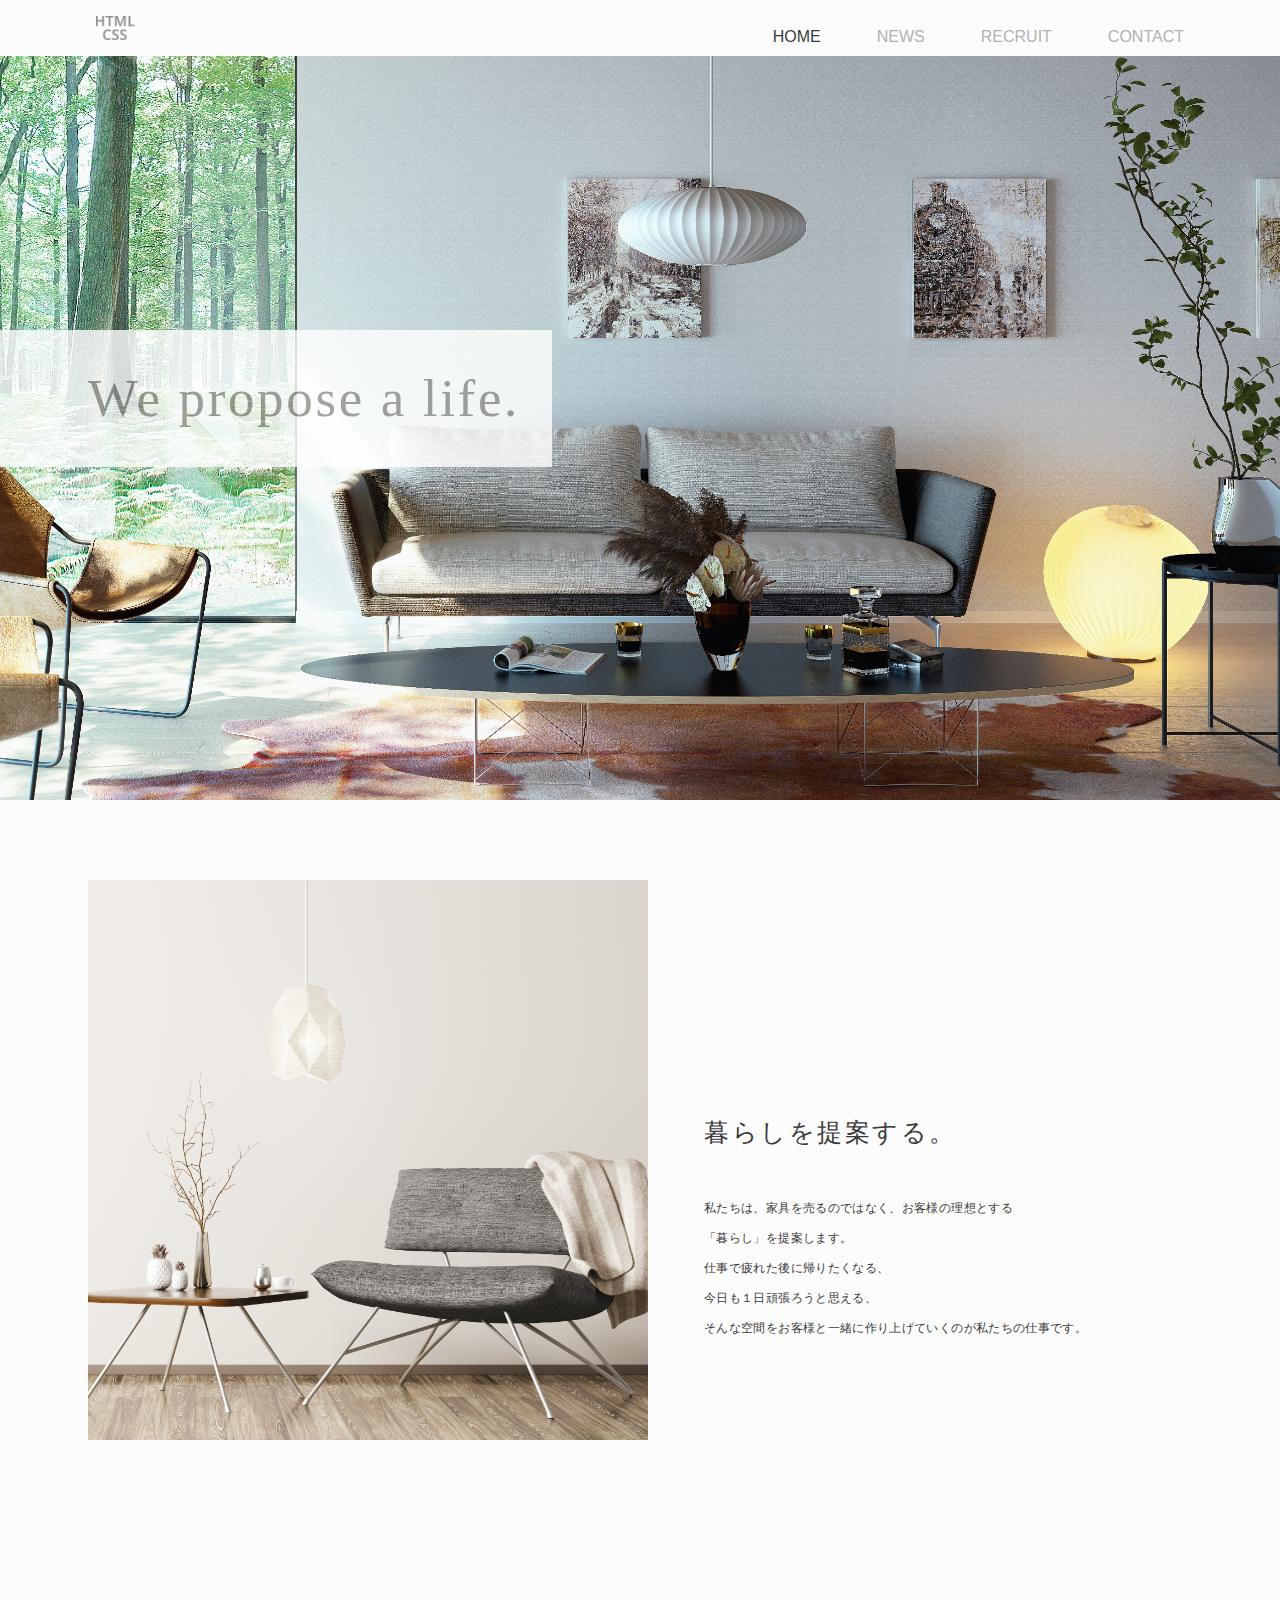
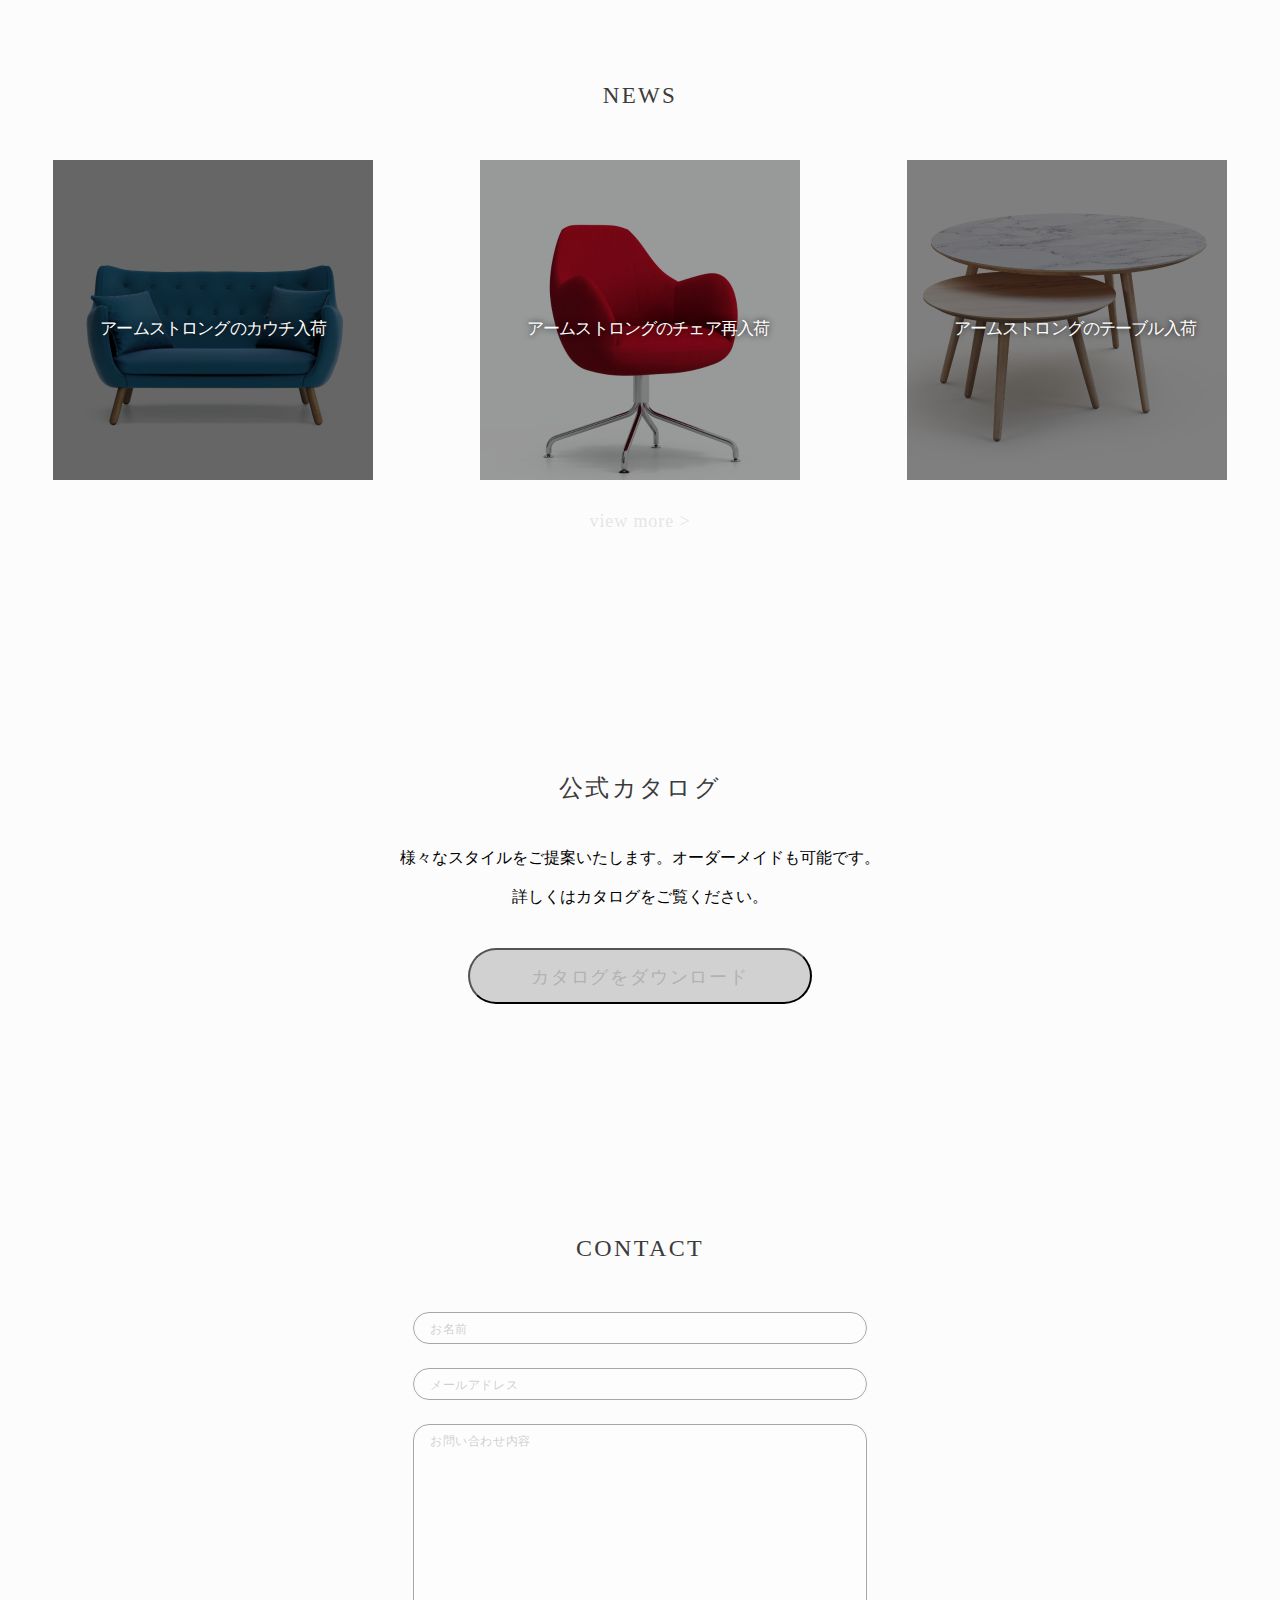
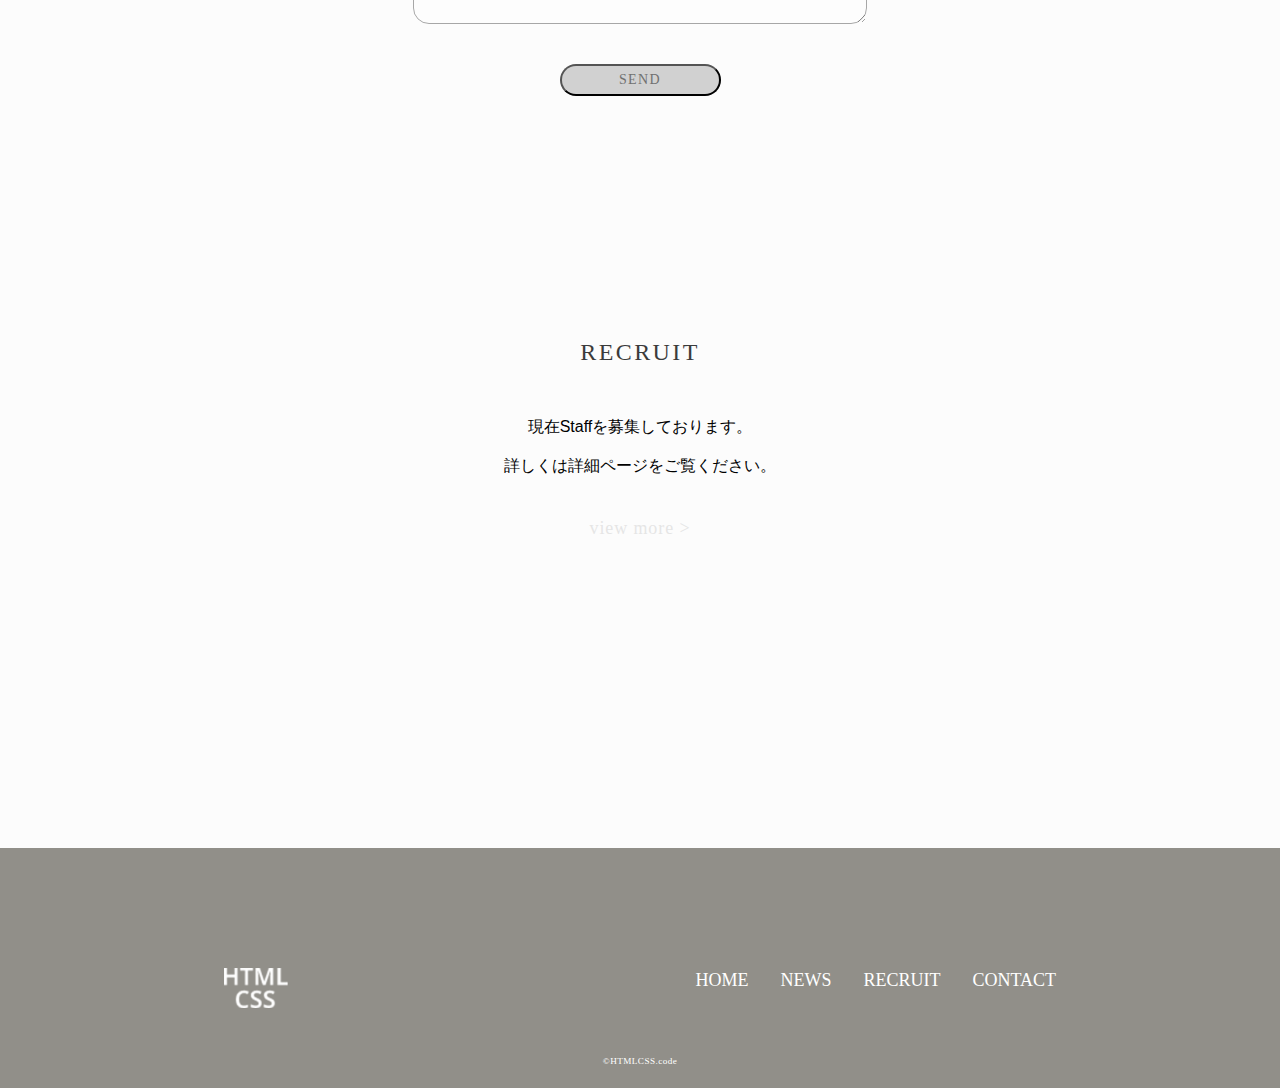
==== html-kaguya/index.html @ 248417a2 "CSS追加、一部class名変更" ====
<!DOCTYPE html>
<html lang="ja">

<head>
    <meta charset="UTF-8">
    <meta name="viewport" content="width=device-width, initial-scale=1.0">
    <title>kaguya-HOME</title>
    <link rel="stylesheet" href="style.css">
</head>

<body>
    <header class="header">
        <div class="header-logo">
            <img src="IMAGES//logo_header.png" srcset="IMAGES/logo_header.png 1x,IMAGES/logo_header@2x.png 2x"
                　alt="HTML CSS">
        </div>
        <nav class="global-nav">
            <ul>
                <li class="nav-item"><a class="homelink" href="index.html">HOME</a></li>
                <li class="nav-item"><a href="NEWS/news.html">NEWS</a></li>
                <li class="nav-item"><a href="RECRUIT/recruit.html">RECRUIT</a></li>
                <li class="nav-item"><a href="CONTACT/contact.html">CONTACT</a></li>
            </ul>
        </nav>
    </header>
    <main class="main">
        <div class="eye-catch">
            <!--背景(css)で画像-->
            <h1 class="title">We propose a life.</h1>
        </div>
        <section class="headline">
            <div class="headline-inner">
                <h2 class="headline-title">暮らしを提案する。</h2>
                <p>私たちは、家具を売るのではなく、お客様の理想とする <span class="br">「暮らし」</span>を提案します。</p>
                <p> 仕事で疲れた後に帰りたくなる、 <span class="br">今日</span>も１日頑張ろうと思える、 <span class="br">そんな</span>空間をお客様と一緒に作り上げていくのが私たちの仕事です。</p>
            </div>
            <div class="concept">
                <!--背景(css)で画像-->
            </div>
        </section>
        <section class="news">
            <h2 class="news-title">NEWS</h2>
            <div class="news-list">
                <!--背景(css)で画像-->
                <div class="news-item sofa">
                    <p class="info">アームストロングのカウチ入荷</p>
                </div>
                <div class="news-item chair">
                    <p class="info">アームストロングのチェア再入荷</p>
                </div>
                <div class="news-item table">
                    <p class="info">アームストロングのテーブル入荷</p>
                </div>
            </div>
            <a class="view-more" href="NEWS/news.html">view more</a>
        </section>
        <section class="catalog">
            <h2 class="title-catalog">公式カタログ</h2>
            <p class="catalog-description">様々なスタイルをご提案いたします。オーダーメイドも可能です。</p>
            <p>詳しくはカタログをご覧ください。</p>
            <button><a href="CATALOG.pdf" download="CATALOG.pdf">カタログをダウンロード</a></button>
        </section>
        <section class="contact">
            <h2 class="title-contact">CONTACT</h2>
            <form action="#">
                <p><input class="contact-field" type="text" name="name" placeholder="お名前"></p>
                <p><input class="contact-field" type="email" name="name" placeholder="メールアドレス"></p>
                <p><textarea class="comment-field" name="comment" placeholder="お問い合わせ内容"></textarea></p>
                <p><input class="submit-btn" type="submit" name="submit" value="SEND"></p>
            </form>
        </section>
        <section class="recruit">
            <h2 class="title-recruit">RECRUIT</h2>
            <p class="recruit-description">現在Staffを募集しております。</p>
            <p>詳しくは詳細ページをご覧ください。</p>
            <a class="view-more link-recruit" href="RECRUIT/recruit.html">view more</a>
        </section>
    </main>
    <footer class="footer">
        <div class="footer-inner">
            <div class="footer-logo">
                <img src="IMAGES/logo_footer.png" srcset="IMAGES/logo_footer.png 1x, IMAGES/logo_footer@2x.png 2x"
                    alt="HTML CSS">
            </div>
            <ul>
                <li class="footer-item"><a href="index.html">HOME</a></li>
                <li class="footer-item"><a href="NEWS/news.html">NEWS</a></li>
                <li class="footer-item"><a href="RECRUIT/recruit.html">RECRUIT</a></li>
                <li class="footer-item"><a href="CONTACT/contact.html">CONTACT</a></li>
            </ul>
        </div>
        <p class="copyright"><small>&copy;HTMLCSS.code</small></p>
    </footer>
</body>

</html>
---- html-kaguya/style.css ----
@charset "utf-8";
html,body,main,section,div,p,h1,h2,ul,li,input {
    margin: 0;
    padding: 0;
}
body {
    background: #fcfcfc 0% 0% no-repeat padding-box;
    font-family: "Noto Sans","Hiragino Kaku Gothic ProN",  Meiryo,  sans-serif;
    display: flex;
    flex-flow: column;
    min-height: 100vh;
}
main {
    flex: 1;
}
*,*::before,*::after {
    box-sizing: border-box;
}
a {
    text-decoration: none;
    color: #b2b2b2;
}
li {
    list-style: none;
}
.header {
    height: 56px;
    width: 1280px;
    margin:0 auto;
    display: flex;
    justify-content: space-between;
}
.header-logo {
    width:38.49px;
    height:24px;
    margin: 16px 0 16px 96px;
}

.global-nav {
    font-size: 0;
    display: flex;
    align-items: flex-end;
}
.global-nav .nav-item {
    display: inline-block;
    font-size: 16px;
    font-weight: 300;
    line-height: 22px;
    margin: 0 56px 8px 0;
}
.global-nav .nav-item:last-child {
    margin-right: 0;
}
.global-nav .nav-item:last-child {
    margin-right: 96px;
}
.global-nav .nav-item .homelink{
    color: #3b3b3b;
}
/*-----------ここまでヘッダー----------------------*/

.main {
    margin: 0 auto;
    width: 1280px;
    height: 240px;
    
}
.eye-catch {
    height: 744px;
    background:url('IMAGES/home_top.png') no-repeat;
    margin-bottom: 80px;
}
.title {
    position: relative;
    top:274px;
    font: 400 53px/73px "Noto Sans";
    letter-spacing: 2.65px;
    color: #918f89;
    background: #fff;
    opacity: 0.8;
    width: fit-content;
    height: 137px;
    padding: 32px 32px 32px 88px;
}

.headline {
    height: 560px;
    display: flex;
    flex-flow: row-reverse;
    margin-bottom: 240px;
}

.br::before {
    content: "\A" ;
	white-space: pre ;
}
.concept {
    width: 560px;
    background: url('IMAGES//concept.png') no-repeat;
}
.headline-inner {
    width: 632px;
}
.headline-title {
    font: 400 25px/53px "Noto Sans";
    letter-spacing: 2.5px;
    color: #3b3b3b;
    margin-bottom: 48px;
    padding: 240px 0 0 56px;
    line-height: 25px;
}
.headline-inner p {
    padding-left: 56px;
    font: 400 12px/30px "Noto Sans";
    letter-spacing: 0.36px;
    color: #3b3b3b;
}
.news {
    height: 456px;
    text-align: center;
    margin-bottom: 240px;
}
.news-title {
    font: 400 23px/53px "Noto Sans";
    letter-spacing: 2.3px;
    color: #3b3b3b;
    line-height: 32px;
    padding-bottom: 48px;
}
.news-list {
    display: flex;
    justify-content: space-around;
    padding-bottom: 32px;   
}
.news-item {
    width: 320px;
    height: 320px;
}
.sofa {
    background:  url(IMAGES/news01.png);
    position: relative;
}
.sofa::before {
    content:"";
    background:rgba(0,0,0,0.6);
    position: absolute;
    left: 0;
    width:100%;
    height: 100%;
    z-index: 1;
}
.chair {
    background: url(IMAGES/news02.png);
    position: relative;
}
.chair::before {
    content:"";
    background:rgba(0,0,0,0.4);
    position: absolute;
    left: 0;
    width:100%;
    height: 100%;
    z-index: 1;
}
.table {
    background: url(IMAGES/news03.png);
    position: relative;
}
.table::before {
    content:"";
    background:rgba(0,0,0,0.5);
    position: absolute;
    left: 0;
    width:100%;
    height: 100%;
    z-index: 1;
}
.info {
    color: #fff;
    position: absolute;
    top:144.19px;
    left:47px;
    z-index: 2;
    text-align: left;
    font: 400 17px/50px "Noto Sans";
    letter-spacing: -0.85px;
    text-shadow: 0px 0px 6px #000000e0;
    opacity: 1;
}
.view-more {
    display: block;
    font: 400 18px/45px "Noto Sans";
    letter-spacing: 0.9px;
    opacity: 0.3;
    line-height: 1;
}
.view-more::after {
    content:" >";    
}
.catalog {
    height: 216px;
    text-align: center;
    margin-bottom: 240px;
}
.title-catalog {
    font: 400 24px/53px "Noto Sans";
    letter-spacing: 2.4px;
    line-height: 24px;
    color: #3b3b3b;
    margin-bottom: 48px;
}
.title-catalog p {
    font: 400 15px/30px "Noto Sans";
    letter-spacing: 0.45px;
    color: #3b3b3b;  
}
.catalog-description {
    padding-bottom: 18px;
}
button {
    margin-top: 40px;
    width: 344px;
    height: 56px;
    border-radius: 40px;
    background: #d1d1d1;
    font: 400 18px/53px "Noto Sans";
    letter-spacing: 1.8px;
    color: #707070;
}
.contact {
    height: 464px;
    text-align: center;
    font-size: 0;
    margin-bottom: 240px;
    
}
.title-contact {
    font: 400 24px/53px "Noto Sans";
    letter-spacing: 2.4px;
    color: #3B3B3B;
    line-height: 33px;
    margin-bottom: 47px;

}
.contact-field {
    width: 454px;
    height: 32px;
    margin-bottom: 24px;
    padding: 10px 0 10px 16px;
    border: 1px solid #707070;
    border-radius: 16px;
    opacity: 0.6;
}
textarea {
    width: 454px;
    height: 200px;
    border: 1px solid #707070;
    border-radius: 16px;
    opacity: 0.6;
    padding: 10px 0 0 16px;
    margin-bottom: 40px;
}
.submit-btn {
    width: 161px;
    height: 32px;
    background: #d1d1d1;
    border-radius: 16px;
    font: 400 14px/53px "Noto Sans";
    letter-spacing: 1.4px;
    color: #707070;
    line-height: 14px;
}
input::placeholder,textarea::placeholder {
    font: 400 12px/53px "Noto Sans";
    letter-spacing: 0.6px;
    line-height: 1;
    color: #3B3B3B;
    opacity: 0.4;
}
.recruit {
    height: 192px;
    margin-bottom: 320px;
    text-align: center;
}
.title-recruit {
    font: 400 24px/53px "Noto Sans";
    letter-spacing: 2.4px;
    color: #3b3b3b;
    line-height: 33px;
    margin-bottom: 48px;
}
.title-recruit p {
    font: 400 15px/30px "Noto Sans";
    letter-spacing: 0.45px;
    line-height: 1;
    color: #3b3b3b;
}
.recruit-description {
    padding-bottom: 18px;

}
.link-recruit {
    margin-top: 39px;
    line-height: 24px;
}
/*---------------------------*/
.footer {
    width: 1280px;
    height: 240px;
    margin: 0 auto;
    background: #918f89;
    text-align: center;
}
.footer-inner {
    display: flex;
    justify-content: space-between;
    font-size: 0;
}
.footer-logo {
    width: 63.69px;
    height: 40px;
    margin: 120px  auto 0 224px;
}
.footer-item {
    display: inline-block;
    margin: 120px 32px 0 0 ;
}
.footer-item:last-child {
    margin-right: 0;
}
.footer-item:last-child {
    margin-right: 224px;
}
.footer-item a {
    font: 400 18px/24px "Noto Sans";
    letter-spacing: 0px;
    color: #fff;
}
.copyright {
    font: 400 11px/16px "Noto Sans";
    letter-spacing: 0.44px;
    color: #fff;
    margin-top: 44px;
}
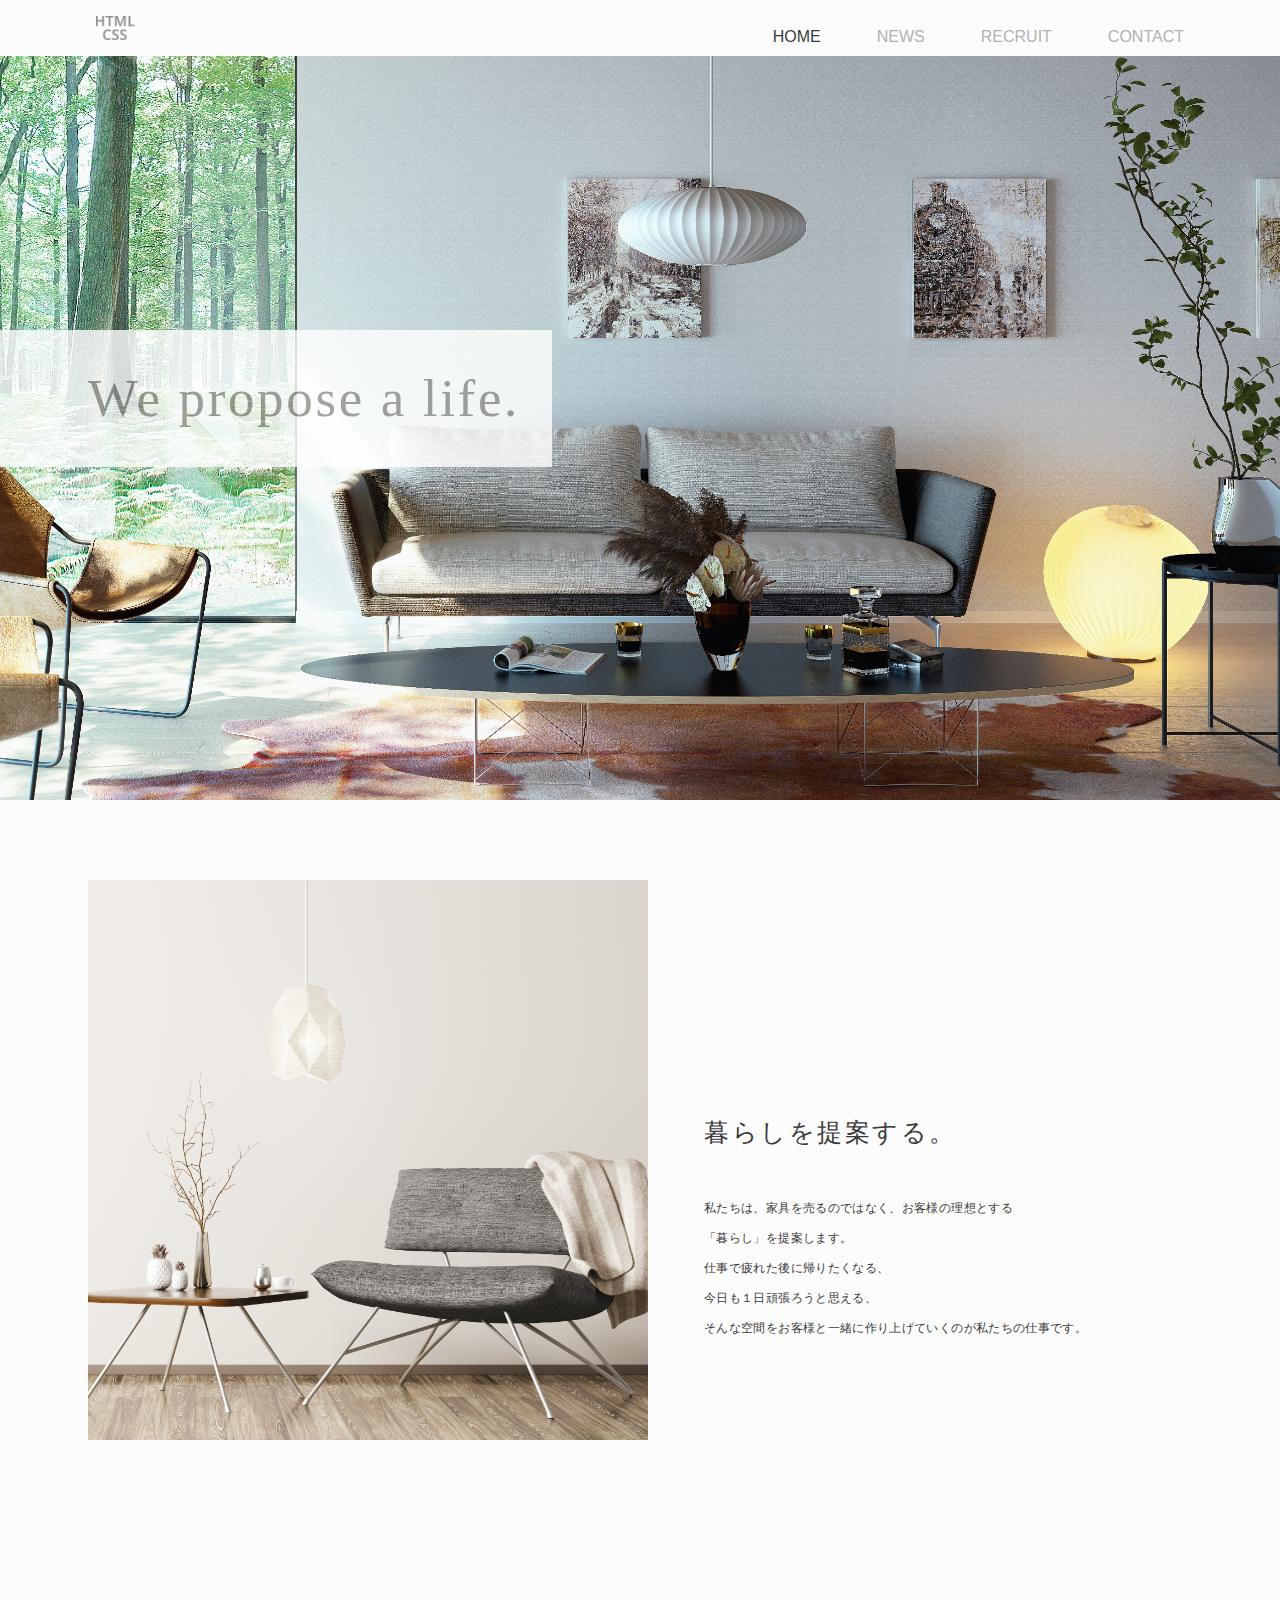
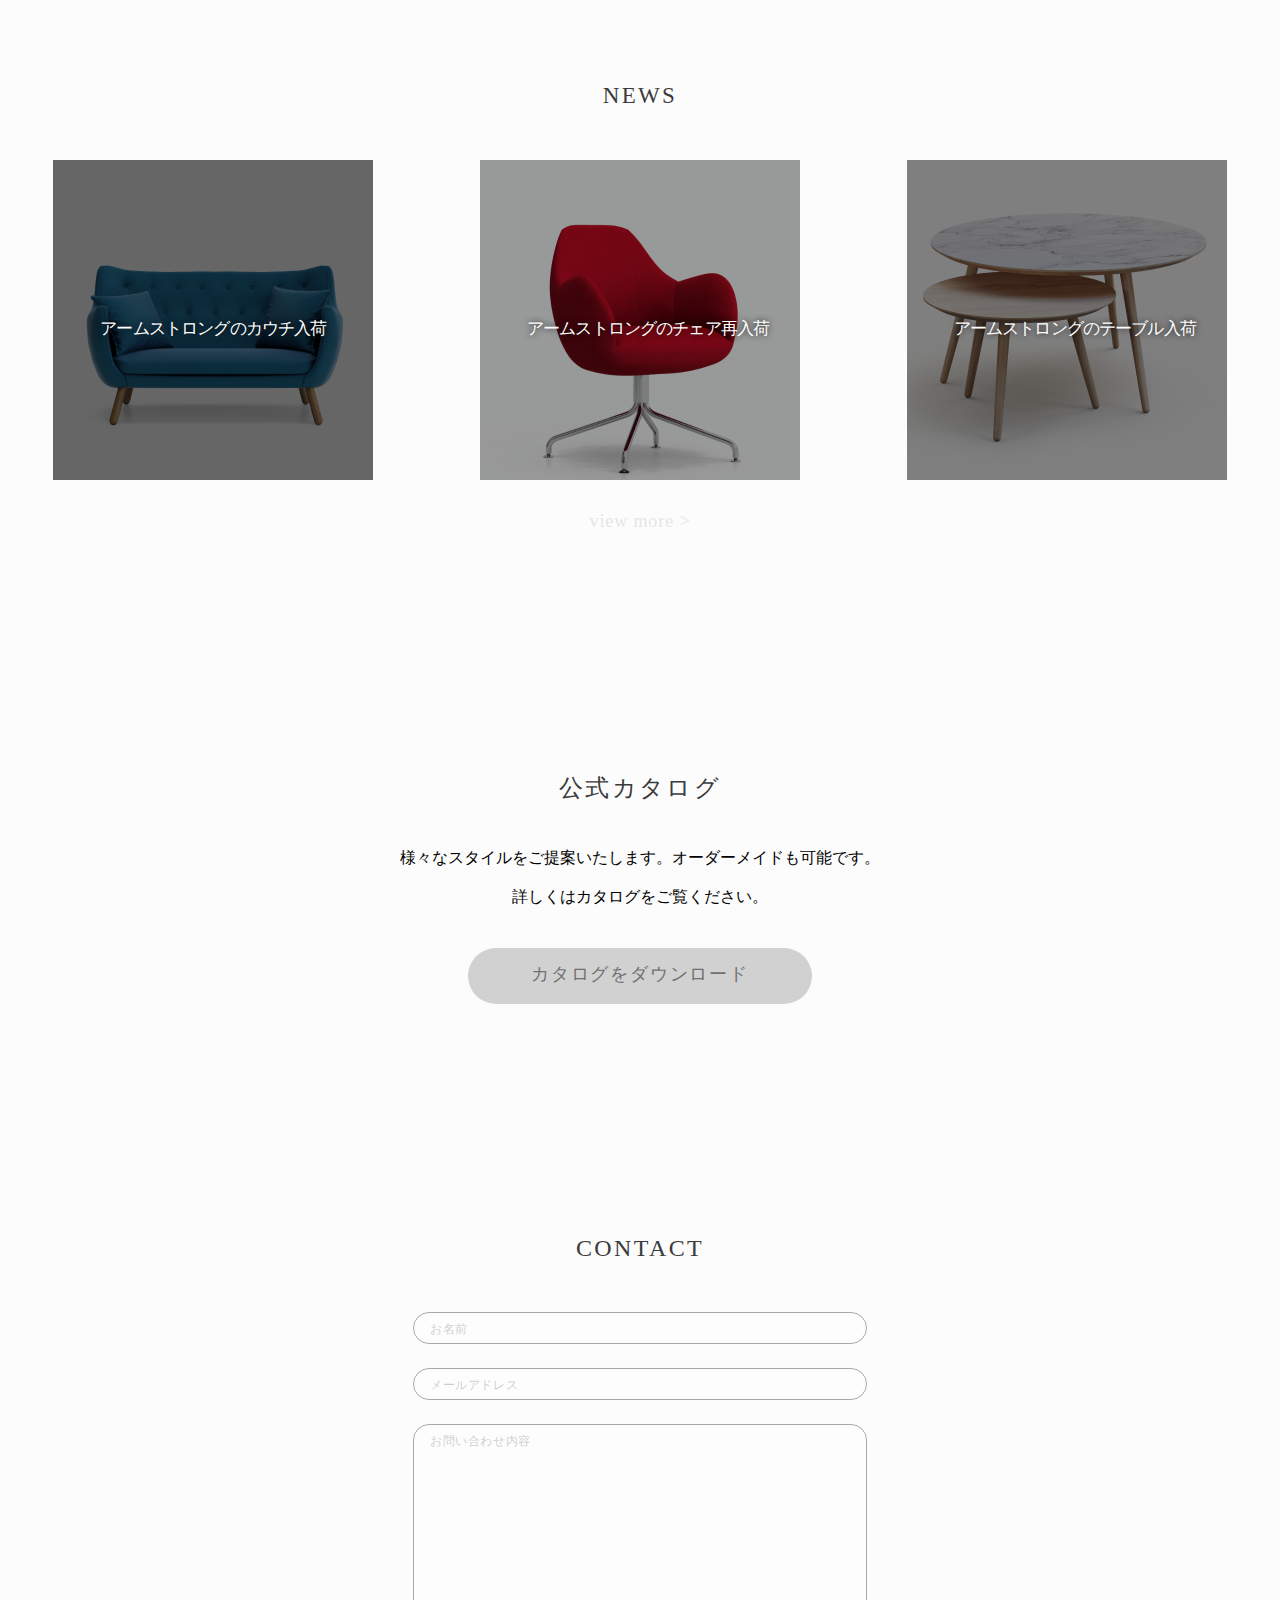
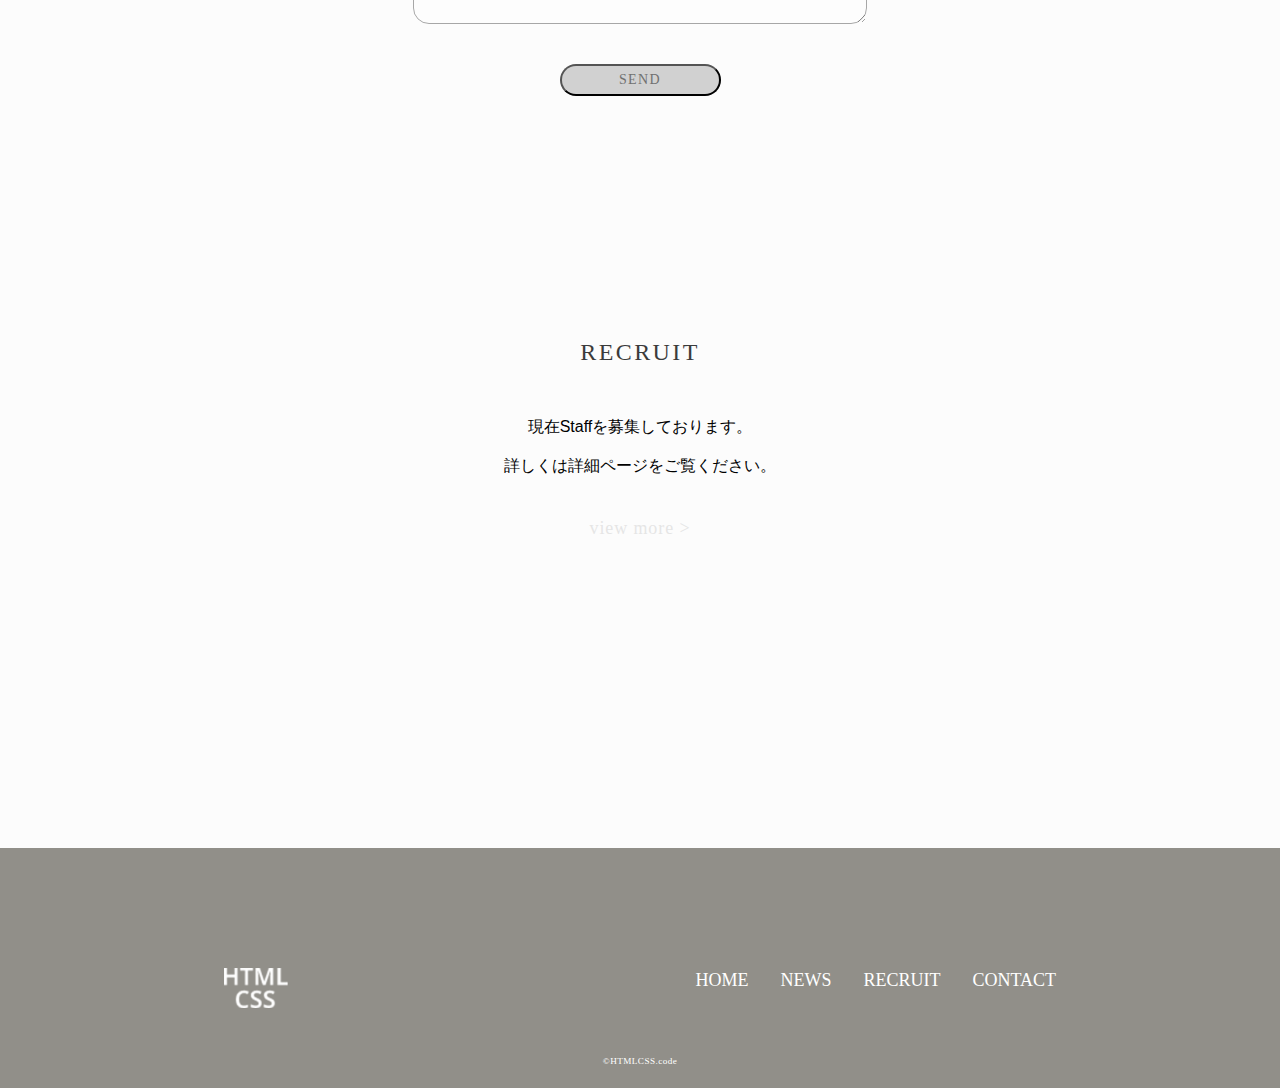
==== commit 8f911d8e: "一部リンクにホバー時スタイル追加" ====
--- a/html-kaguya/index.html
+++ b/html-kaguya/index.html
@@ -58,7 +58,7 @@
             <h2 class="title-catalog">公式カタログ</h2>
             <p class="catalog-description">様々なスタイルをご提案いたします。オーダーメイドも可能です。</p>
             <p>詳しくはカタログをご覧ください。</p>
-            <button><a href="CATALOG.pdf" download="CATALOG.pdf">カタログをダウンロード</a></button>
+            <a class="pdf-btn" href="CATALOG.pdf" download="CATALOG.pdf">カタログをダウンロード</a>
         </section>
         <section class="contact">
             <h2 class="title-contact">CONTACT</h2>
--- a/html-kaguya/style.css
+++ b/html-kaguya/style.css
@@ -62,8 +62,6 @@
 .main {
     margin: 0 auto;
     width: 1280px;
-    height: 240px;
-    
 }
 .eye-catch {
     height: 744px;
@@ -217,7 +215,8 @@
 .catalog-description {
     padding-bottom: 18px;
 }
-button {
+.pdf-btn {
+    display: inline-block;
     margin-top: 40px;
     width: 344px;
     height: 56px;
@@ -226,6 +225,10 @@
     font: 400 18px/53px "Noto Sans";
     letter-spacing: 1.8px;
     color: #707070;
+}
+.pdf-btn:hover {
+    background: #adadad;
+    color: #fff;
 }
 .contact {
     height: 464px;
@@ -270,6 +273,10 @@
     color: #707070;
     line-height: 14px;
 }
+.submit-btn:hover {
+    background: #adadad;
+    color: #fff;
+}
 input::placeholder,textarea::placeholder {
     font: 400 12px/53px "Noto Sans";
     letter-spacing: 0.6px;
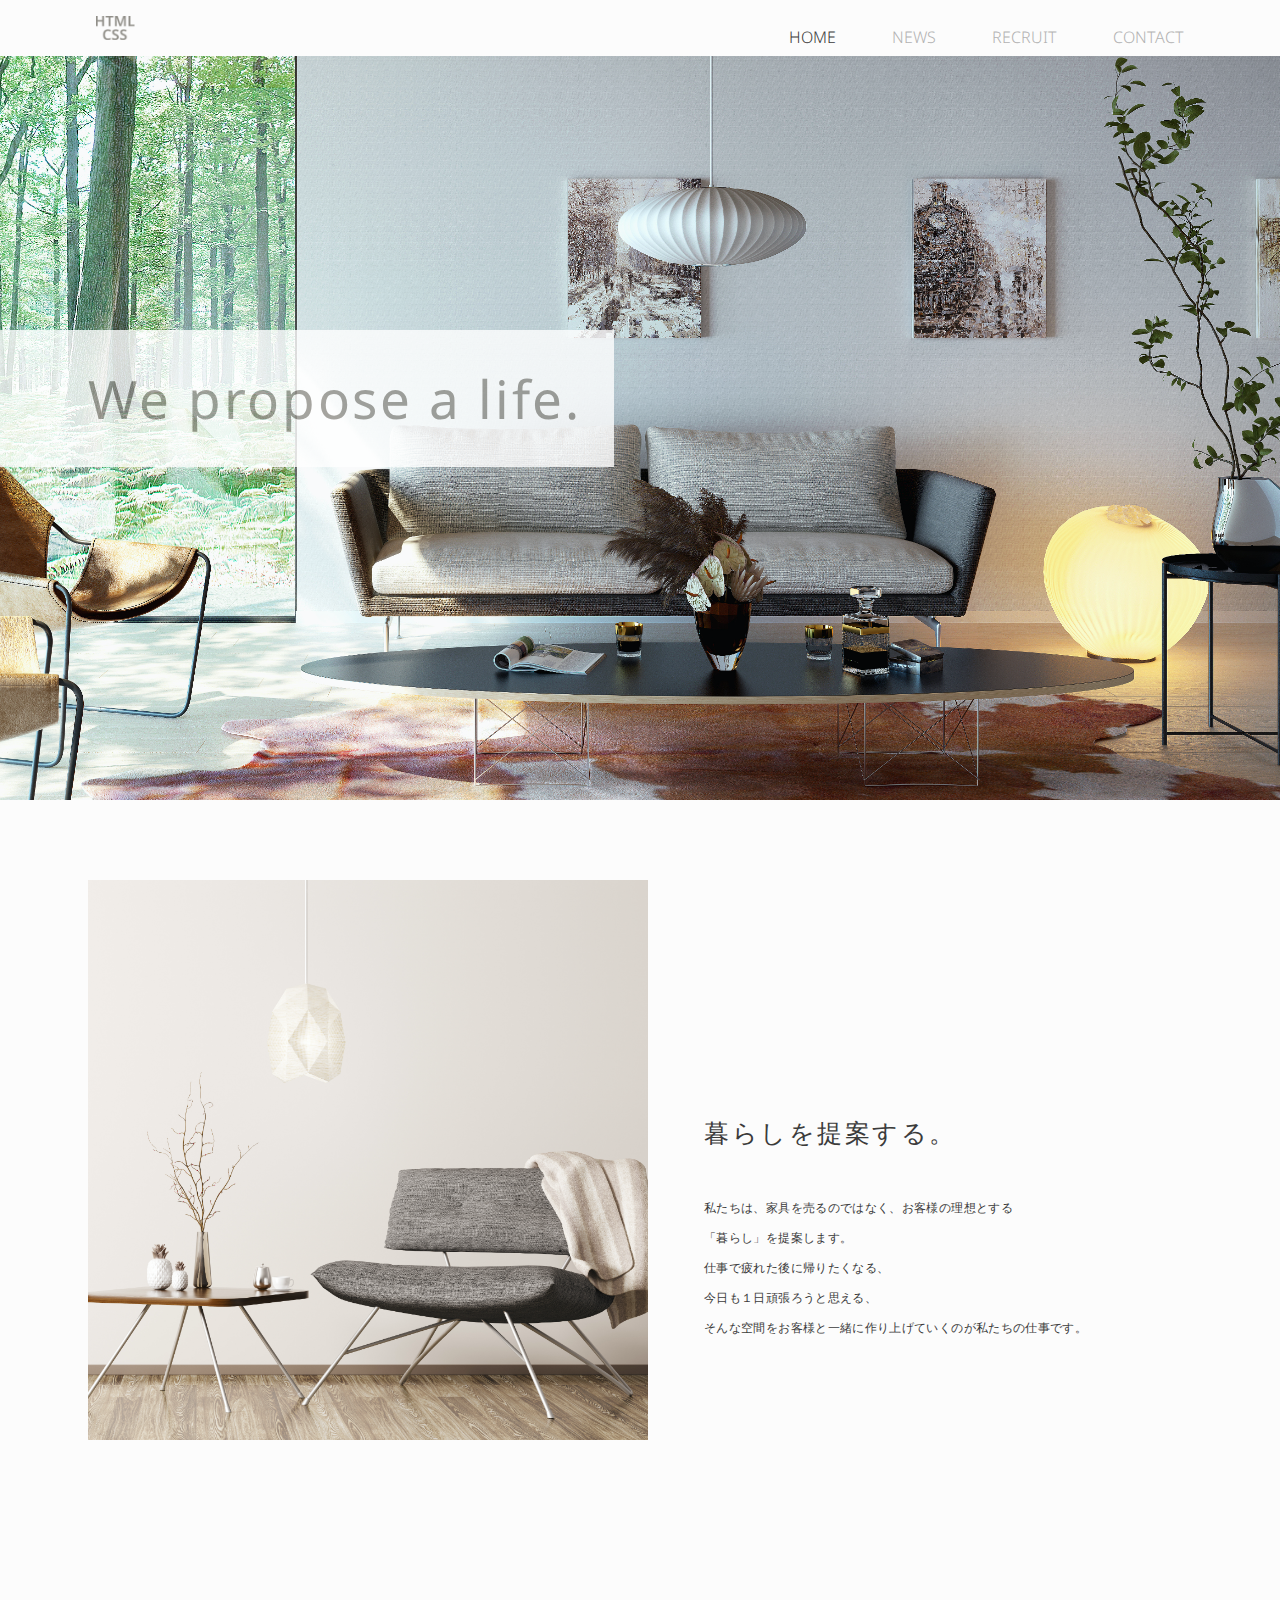
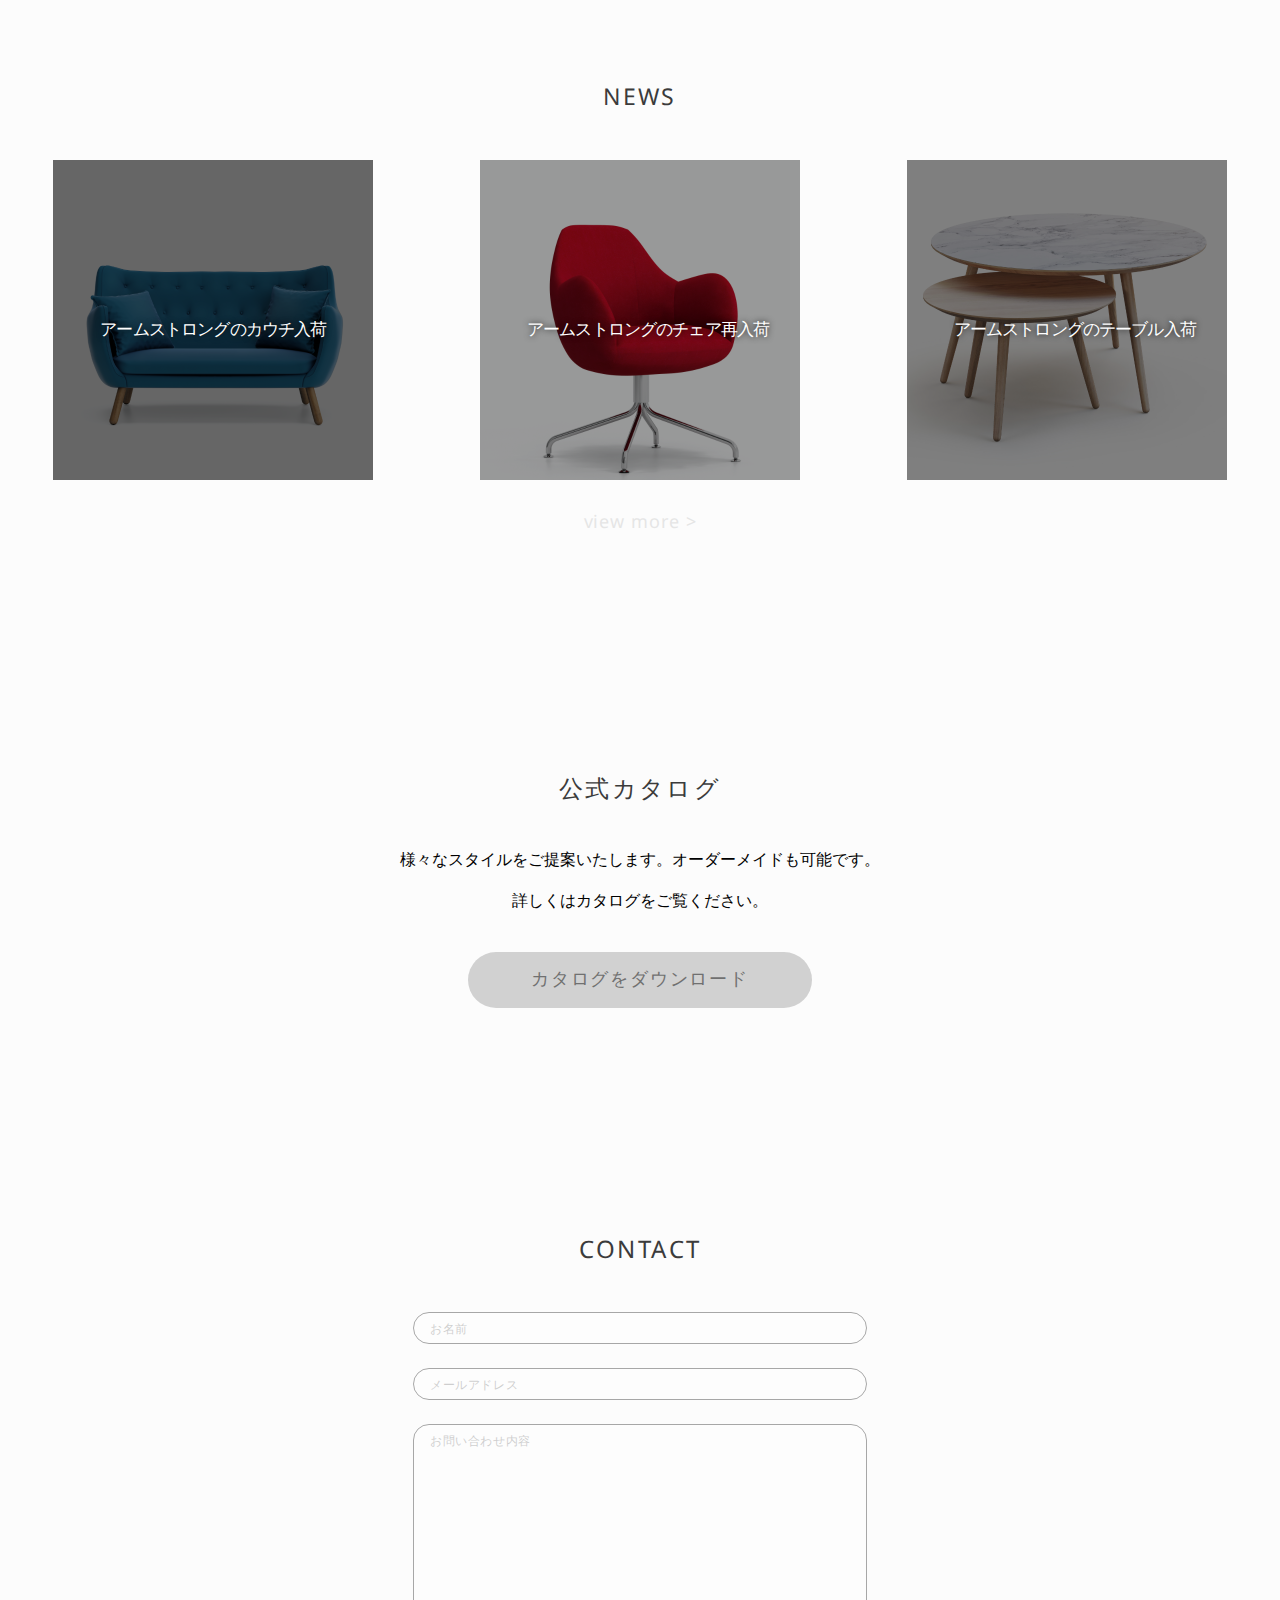
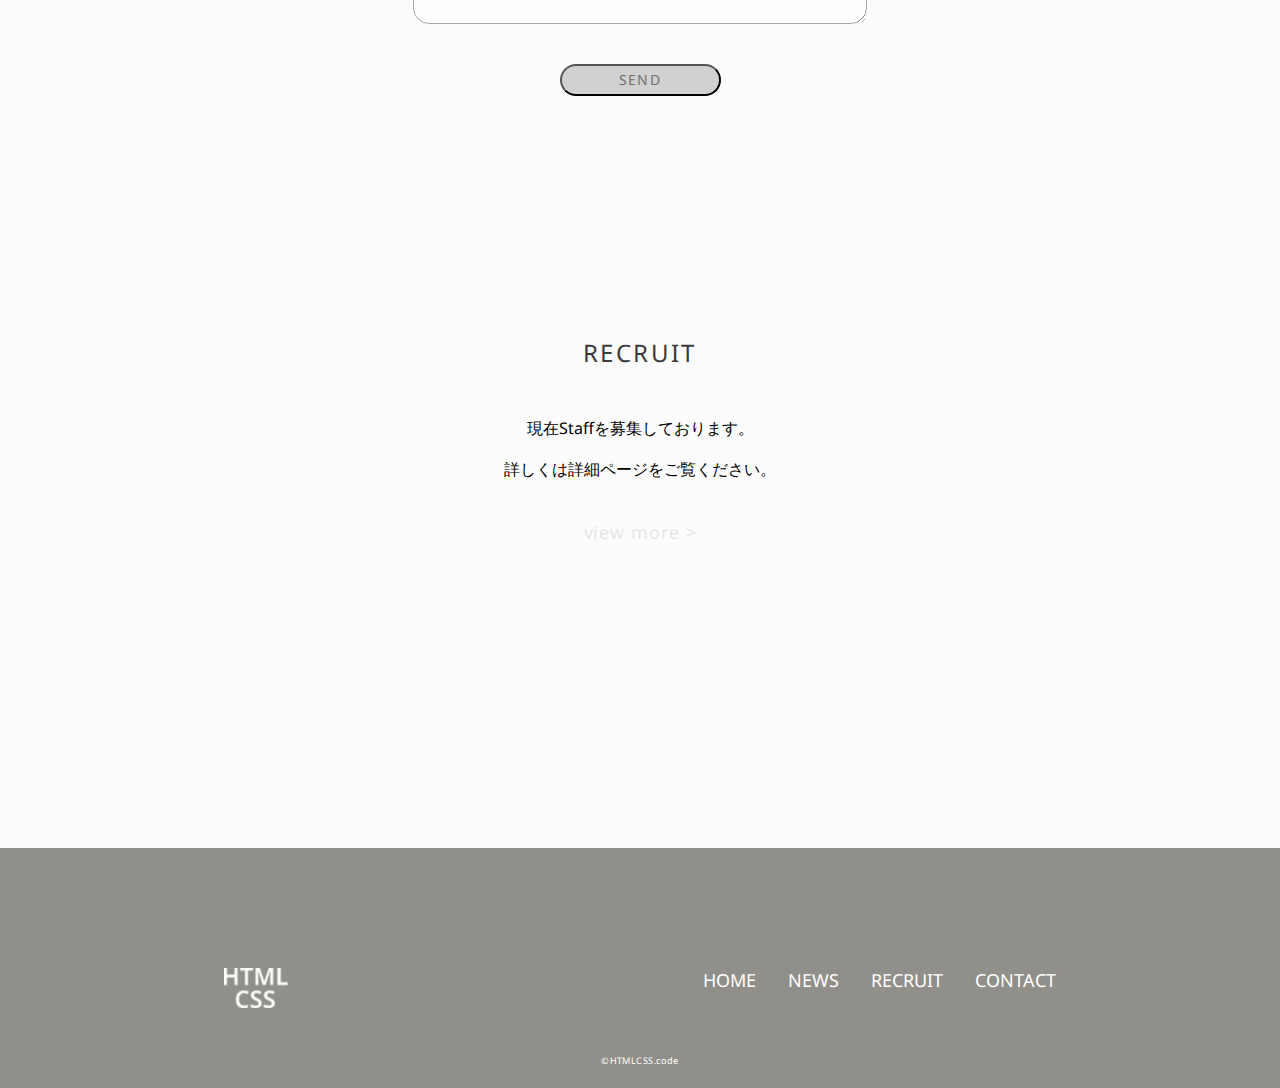
==== commit 7763bc87: "font-weightのためのリンク追加" ====
--- a/html-kaguya/index.html
+++ b/html-kaguya/index.html
@@ -6,6 +6,8 @@
     <meta name="viewport" content="width=device-width, initial-scale=1.0">
     <title>kaguya-HOME</title>
     <link rel="stylesheet" href="style.css">
+    <link href="https://fonts.googleapis.com/css?family=Noto+Sans:400,500,700,900&display=swap" rel="stylesheet">
+
 </head>
 
 <body>
@@ -28,52 +30,63 @@
             <!--背景(css)で画像-->
             <h1 class="title">We propose a life.</h1>
         </div>
-        <section class="headline">
-            <div class="headline-inner">
-                <h2 class="headline-title">暮らしを提案する。</h2>
-                <p>私たちは、家具を売るのではなく、お客様の理想とする <span class="br">「暮らし」</span>を提案します。</p>
-                <p> 仕事で疲れた後に帰りたくなる、 <span class="br">今日</span>も１日頑張ろうと思える、 <span class="br">そんな</span>空間をお客様と一緒に作り上げていくのが私たちの仕事です。</p>
-            </div>
-            <div class="concept">
-                <!--背景(css)で画像-->
+        <section>
+            <div class="headline">
+                <div class="headline-inner">
+                    <h2 class="headline-title">暮らしを提案する。</h2>
+                    <p>私たちは、家具を売るのではなく、お客様の理想とする <span class="br">「暮らし」</span>を提案します。</p>
+                    <p> 仕事で疲れた後に帰りたくなる、 <span class="br">今日</span>も１日頑張ろうと思える、 <span
+                            class="br">そんな</span>空間をお客様と一緒に作り上げていくのが私たちの仕事です。</p>
+                </div>
+                <div class="concept">
+                    <!--背景(css)で画像-->
+                </div>
             </div>
         </section>
-        <section class="news">
-            <h2 class="news-title">NEWS</h2>
-            <div class="news-list">
-                <!--背景(css)で画像-->
-                <div class="news-item sofa">
-                    <p class="info">アームストロングのカウチ入荷</p>
+        <section>
+            <div class="news">
+                <h2 class="news-title">NEWS</h2>
+                <div class="news-list">
+                    <!--背景(css)で画像-->
+                    <div class="news-item sofa">
+                        <p class="info">アームストロングのカウチ入荷</p>
+                    </div>
+                    <div class="news-item chair">
+                        <p class="info">アームストロングのチェア再入荷</p>
+                    </div>
+                    <div class="news-item table">
+                        <p class="info">アームストロングのテーブル入荷</p>
+                    </div>
                 </div>
-                <div class="news-item chair">
-                    <p class="info">アームストロングのチェア再入荷</p>
-                </div>
-                <div class="news-item table">
-                    <p class="info">アームストロングのテーブル入荷</p>
-                </div>
+                <a class="view-more" href="NEWS/news.html">view more</a>
             </div>
-            <a class="view-more" href="NEWS/news.html">view more</a>
         </section>
-        <section class="catalog">
-            <h2 class="title-catalog">公式カタログ</h2>
-            <p class="catalog-description">様々なスタイルをご提案いたします。オーダーメイドも可能です。</p>
-            <p>詳しくはカタログをご覧ください。</p>
-            <a class="pdf-btn" href="CATALOG.pdf" download="CATALOG.pdf">カタログをダウンロード</a>
+        <section>
+            <div class="catalog">
+                <h2 class="title-catalog">公式カタログ</h2>
+                <p class="catalog-description">様々なスタイルをご提案いたします。オーダーメイドも可能です。</p>
+                <p>詳しくはカタログをご覧ください。</p>
+                <a class="pdf-btn" href="CATALOG.pdf" download="CATALOG.pdf">カタログをダウンロード</a>
+            </div>
         </section>
-        <section class="contact">
-            <h2 class="title-contact">CONTACT</h2>
-            <form action="#">
-                <p><input class="contact-field" type="text" name="name" placeholder="お名前"></p>
-                <p><input class="contact-field" type="email" name="name" placeholder="メールアドレス"></p>
-                <p><textarea class="comment-field" name="comment" placeholder="お問い合わせ内容"></textarea></p>
-                <p><input class="submit-btn" type="submit" name="submit" value="SEND"></p>
-            </form>
+        <section>
+            <div class="contact">
+                <h2 class="title-contact">CONTACT</h2>
+                <form action="#">
+                    <p><input class="contact-field" type="text" name="name" placeholder="お名前"></p>
+                    <p><input class="contact-field" type="email" name="name" placeholder="メールアドレス"></p>
+                    <p><textarea class="comment-field" name="comment" placeholder="お問い合わせ内容"></textarea></p>
+                    <p><input class="submit-btn" type="submit" name="submit" value="SEND"></p>
+                </form>
+            </div>
         </section>
-        <section class="recruit">
-            <h2 class="title-recruit">RECRUIT</h2>
-            <p class="recruit-description">現在Staffを募集しております。</p>
-            <p>詳しくは詳細ページをご覧ください。</p>
-            <a class="view-more link-recruit" href="RECRUIT/recruit.html">view more</a>
+        <section>
+            <div class="recruit">
+                <h2 class="title-recruit">RECRUIT</h2>
+                <p class="recruit-description">現在Staffを募集しております。</p>
+                <p>詳しくは詳細ページをご覧ください。</p>
+                <a class="view-more link-recruit" href="RECRUIT/recruit.html">view more</a>
+            </div>
         </section>
     </main>
     <footer class="footer">
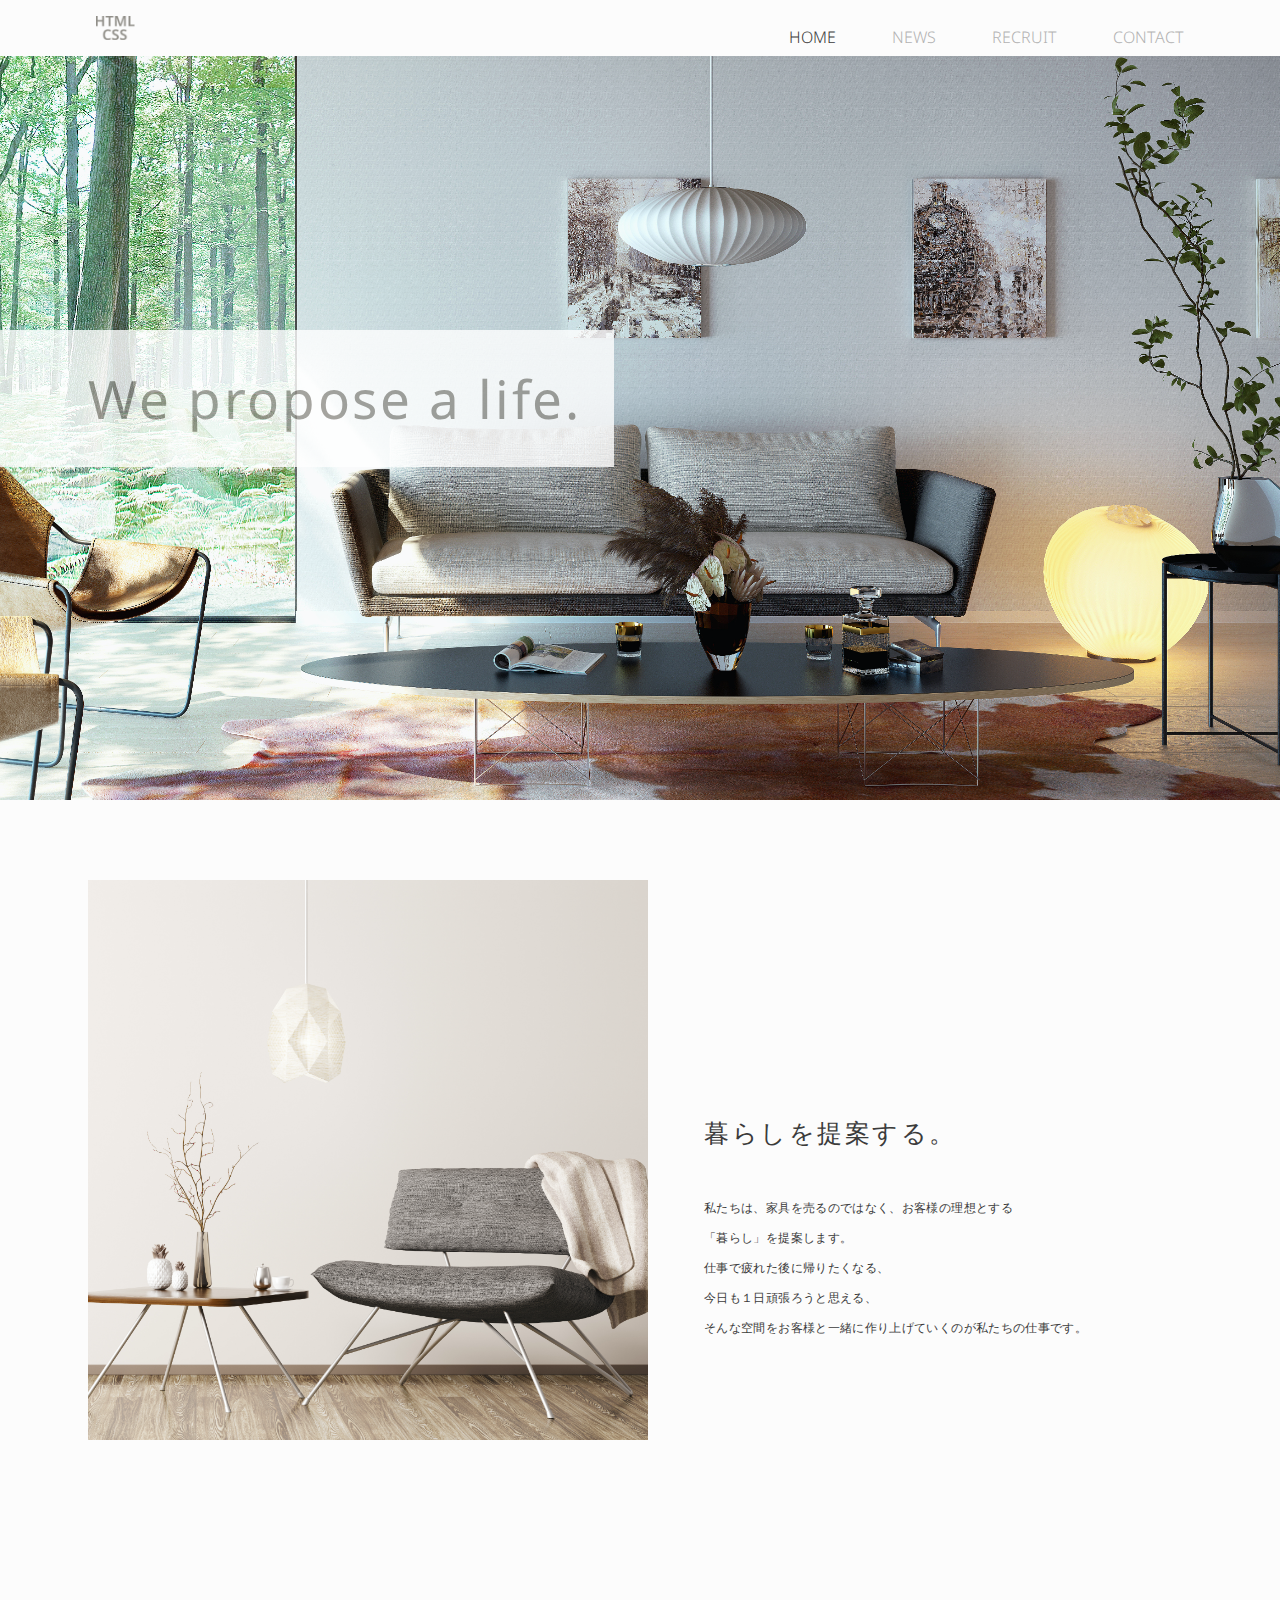
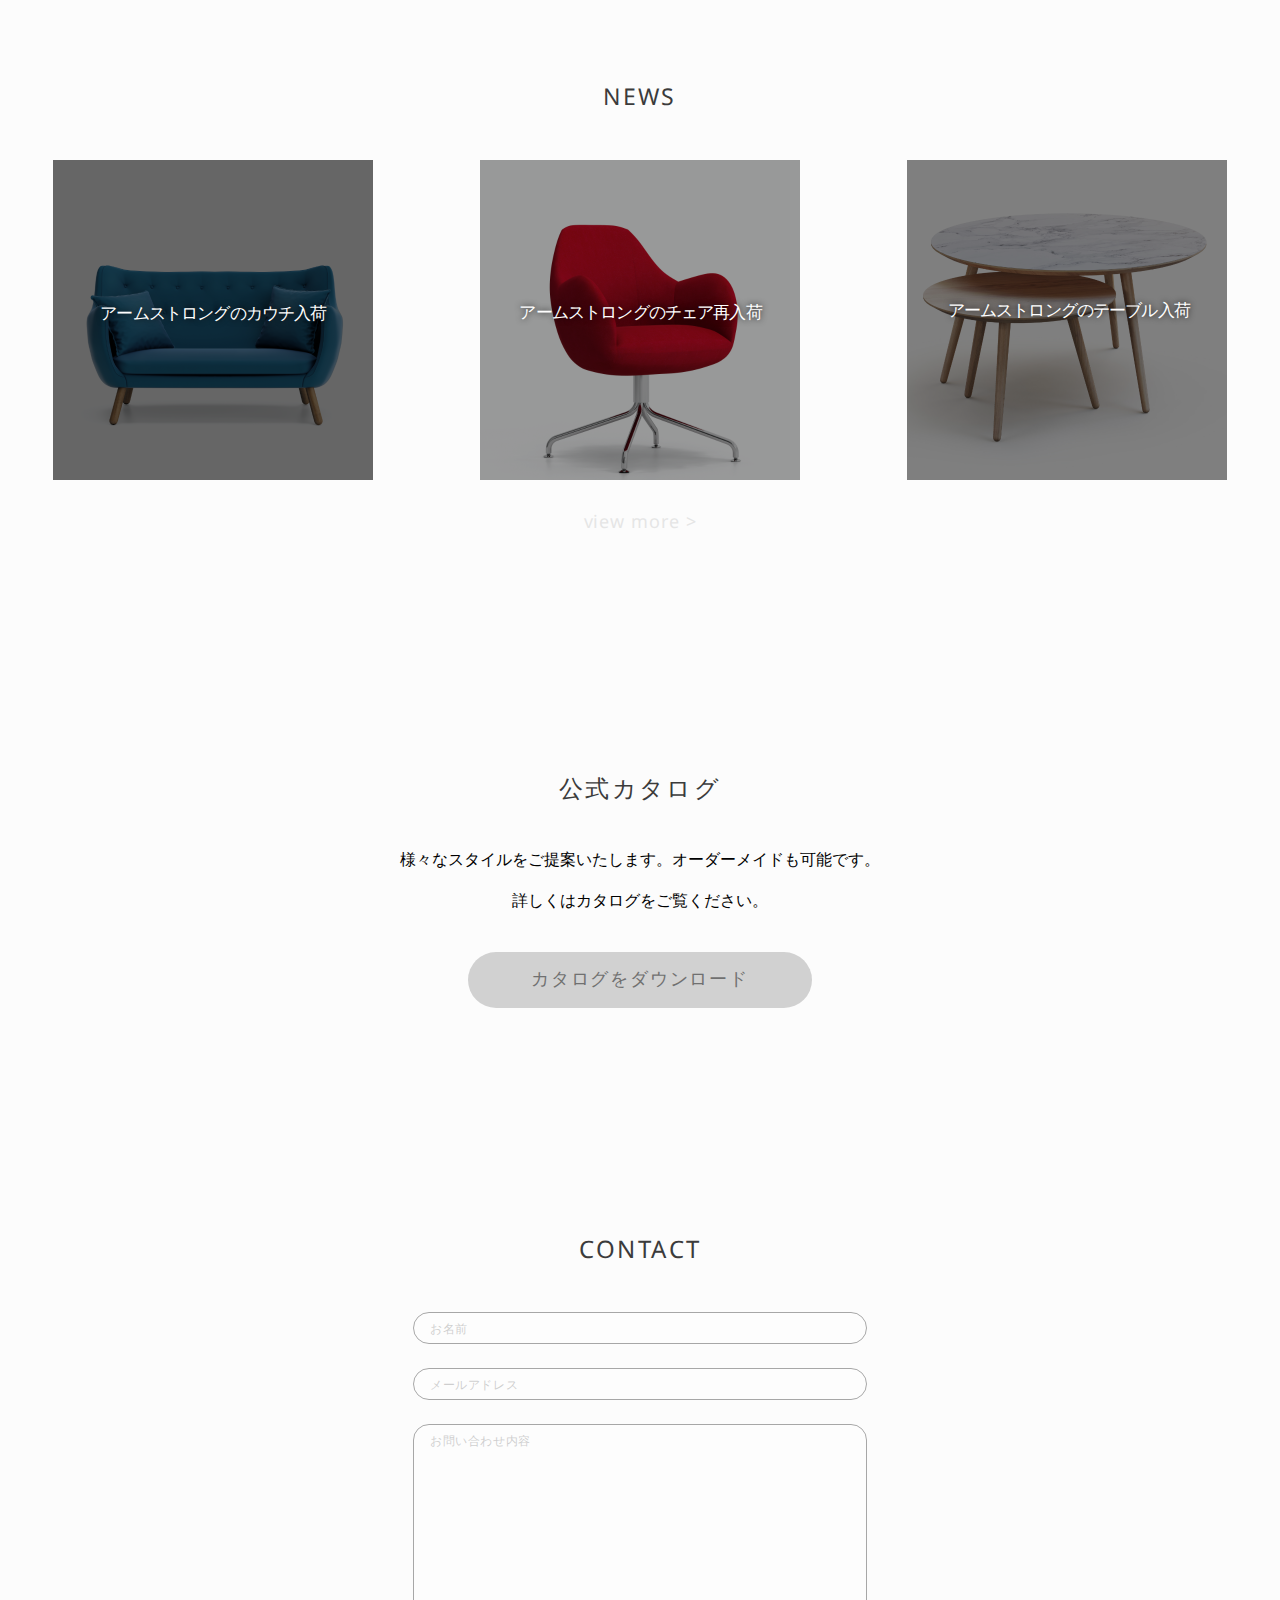
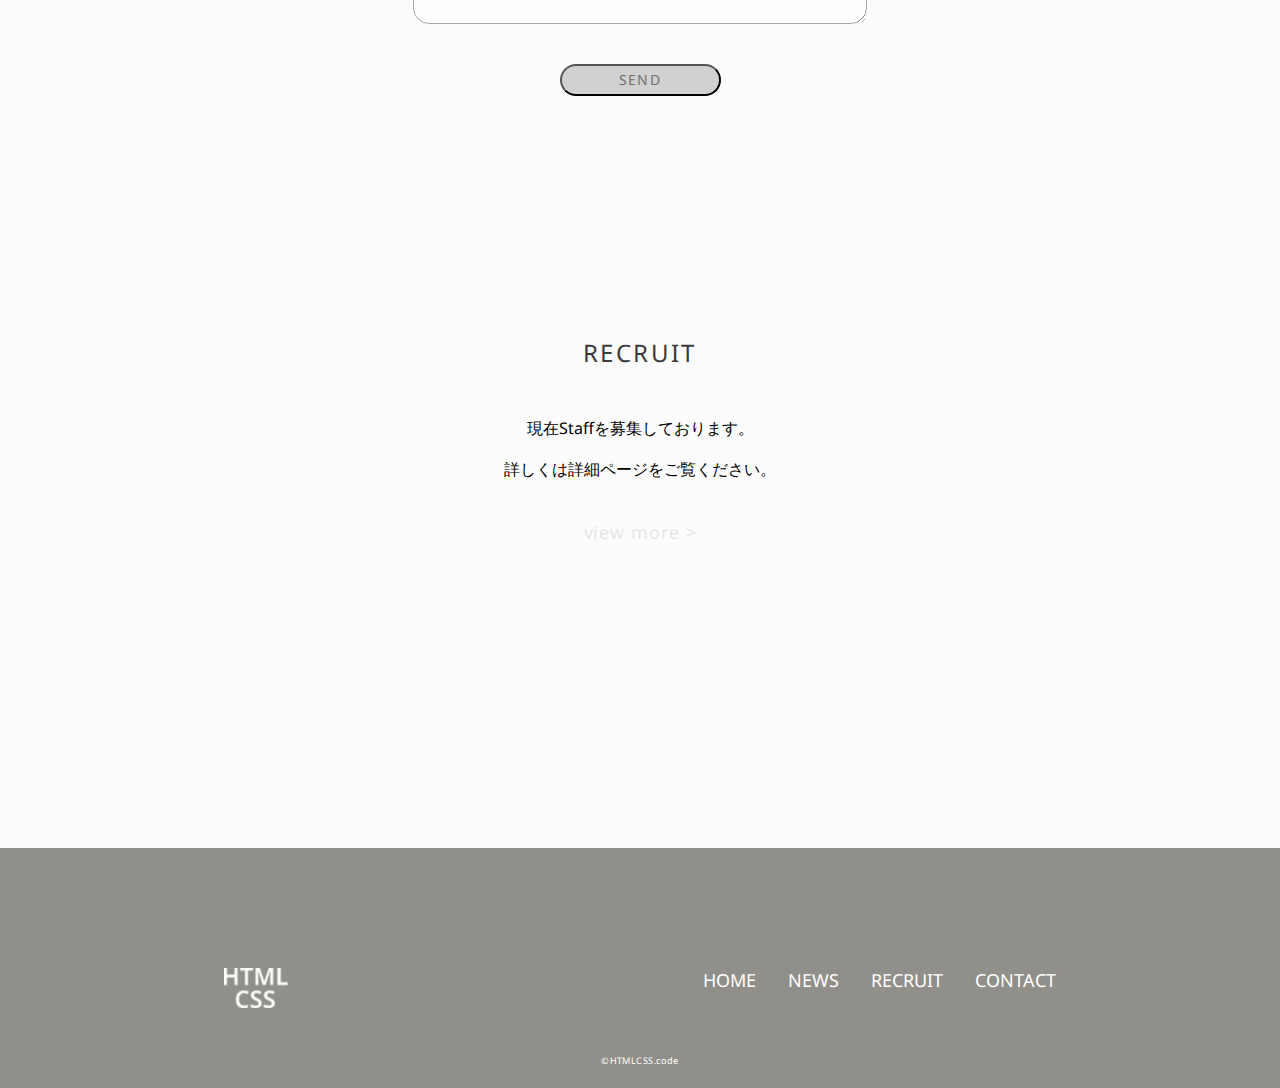
==== commit 9942ad6e: "各画像の文字の位置を一括から個別に設定しました" ====
--- a/html-kaguya/index.html
+++ b/html-kaguya/index.html
@@ -49,13 +49,13 @@
                 <div class="news-list">
                     <!--背景(css)で画像-->
                     <div class="news-item sofa">
-                        <p class="info">アームストロングのカウチ入荷</p>
+                        <p class="info sofacaption">アームストロングのカウチ入荷</p>
                     </div>
                     <div class="news-item chair">
-                        <p class="info">アームストロングのチェア再入荷</p>
+                        <p class="info chaircaption">アームストロングのチェア再入荷</p>
                     </div>
                     <div class="news-item table">
-                        <p class="info">アームストロングのテーブル入荷</p>
+                        <p class="info tablecaption">アームストロングのテーブル入荷</p>
                     </div>
                 </div>
                 <a class="view-more" href="NEWS/news.html">view more</a>
--- a/html-kaguya/style.css
+++ b/html-kaguya/style.css
@@ -175,15 +175,28 @@
 }
 .info {
     color: #fff;
-    position: absolute;
-    top:144.19px;
-    left:47px;
     z-index: 2;
     text-align: left;
     font: 400 17px/50px "Noto Sans";
     letter-spacing: -0.85px;
+    line-height: 1;
     text-shadow: 0px 0px 6px #000000e0;
     opacity: 1;
+}
+.sofacaption {
+    position: absolute;
+    top:144.19px;
+    left:47px;
+}
+.chaircaption {
+    position: absolute;
+    top: 143px;
+    left: 39.5px;
+}
+.tablecaption {
+    position: absolute;
+    top: 141px;
+    left: 41px;
 }
 .view-more {
     display: block;
@@ -240,7 +253,7 @@
 .title-contact {
     font: 400 24px/53px "Noto Sans";
     letter-spacing: 2.4px;
-    color: #3B3B3B;
+    color: #3b3b3b;
     line-height: 33px;
     margin-bottom: 47px;
 
@@ -281,7 +294,7 @@
     font: 400 12px/53px "Noto Sans";
     letter-spacing: 0.6px;
     line-height: 1;
-    color: #3B3B3B;
+    color: #3b3b3b;
     opacity: 0.4;
 }
 .recruit {
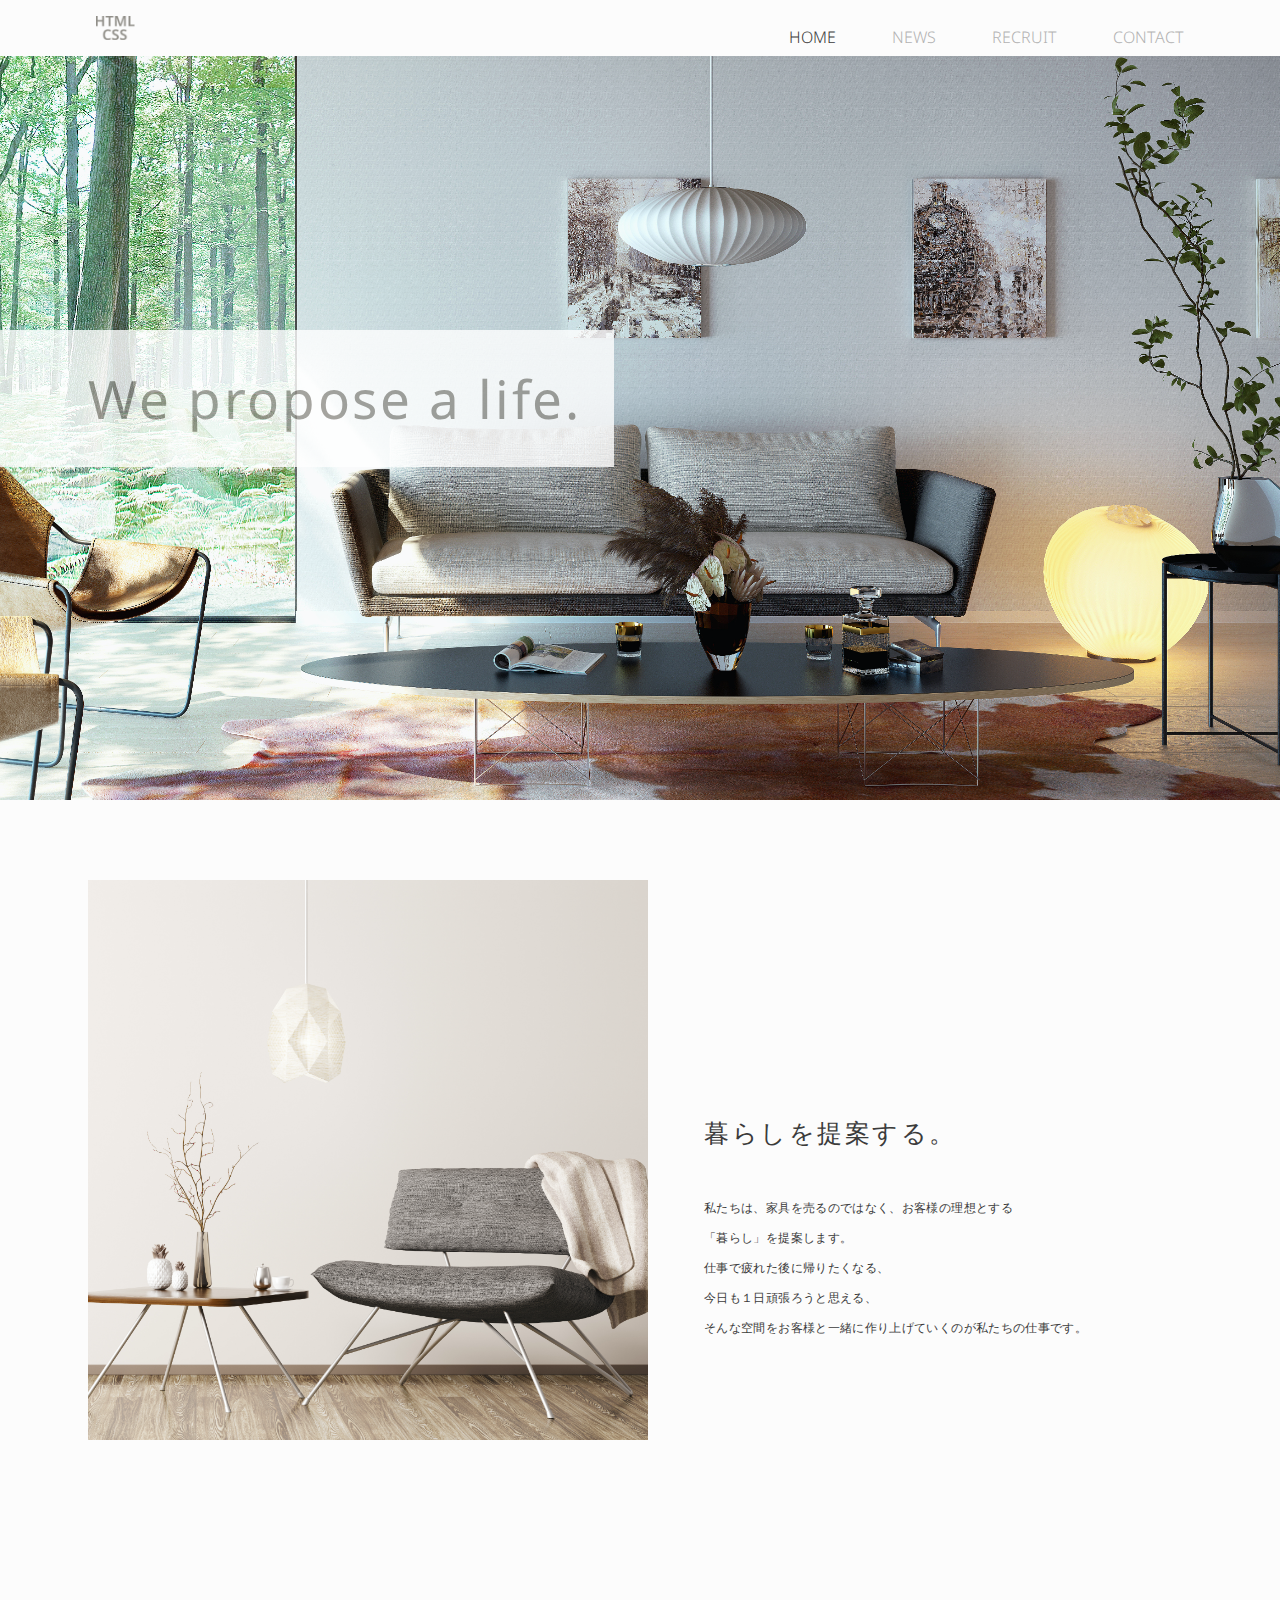
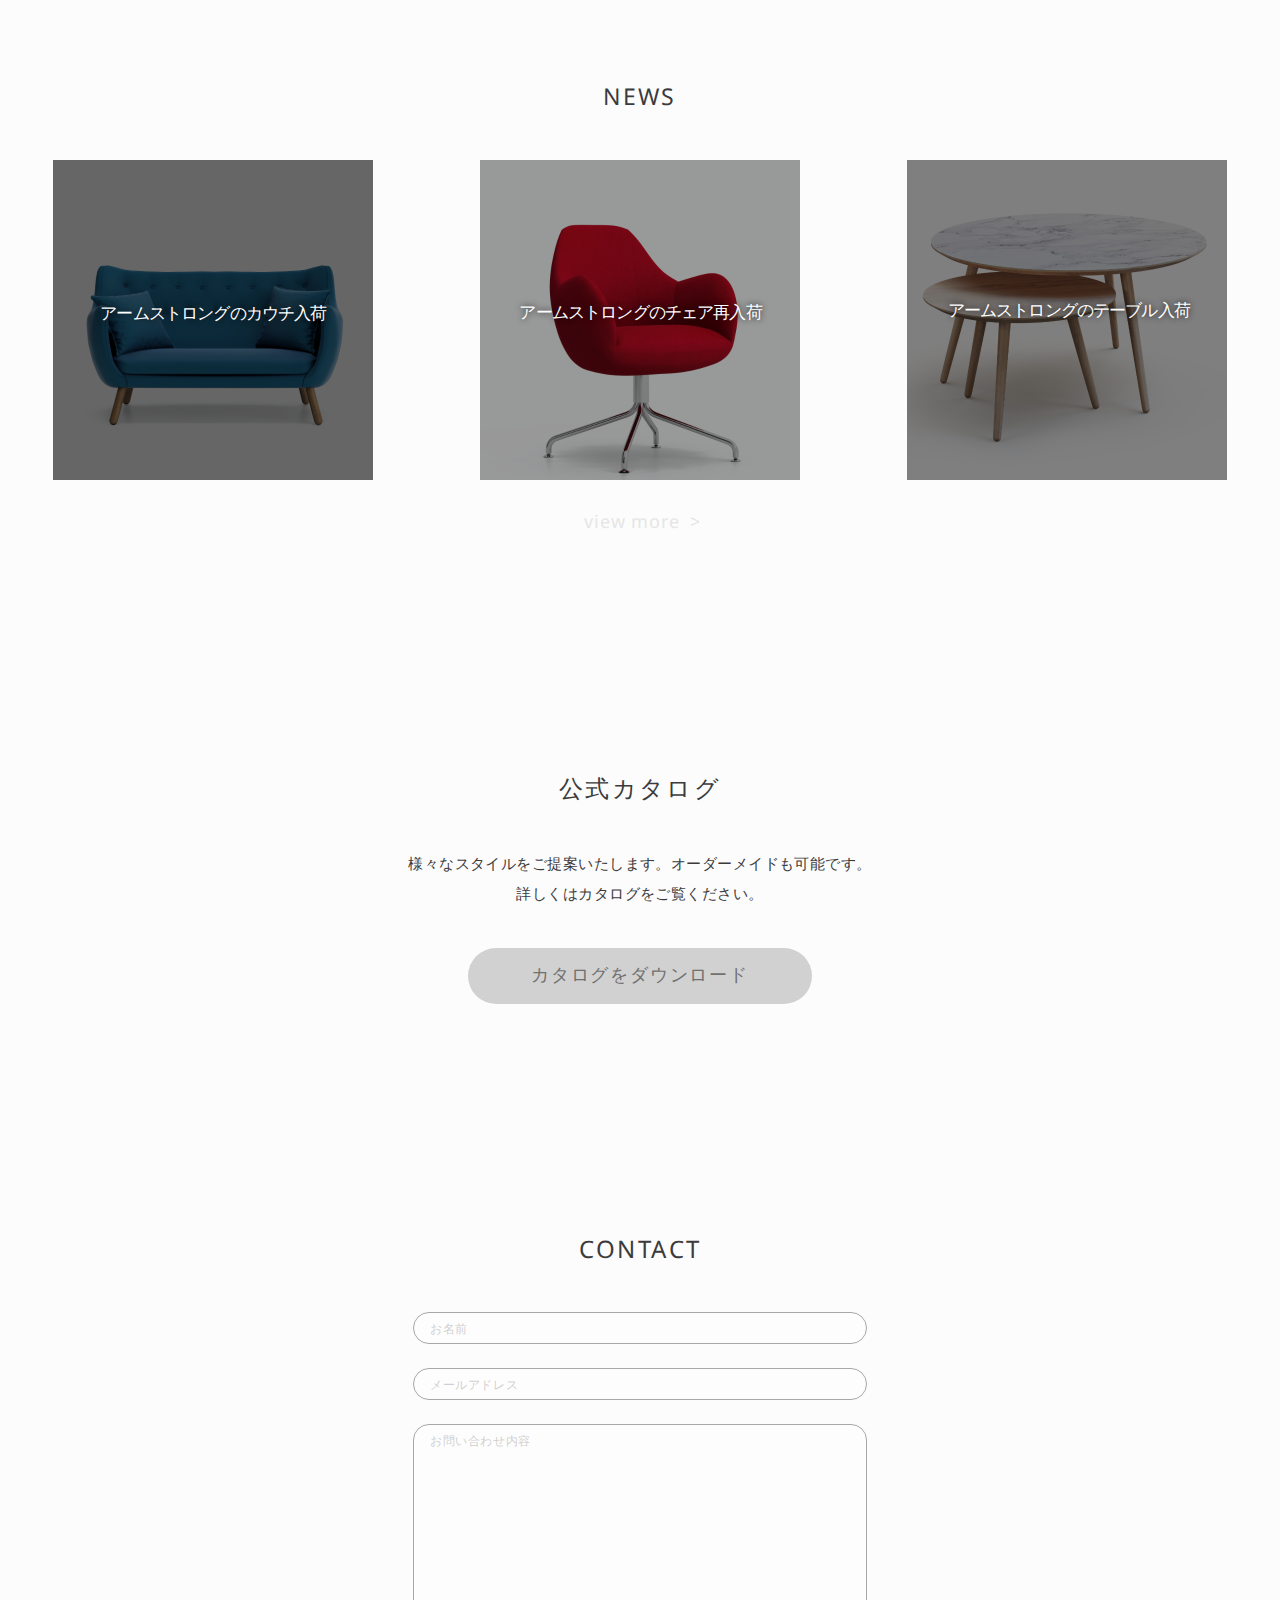
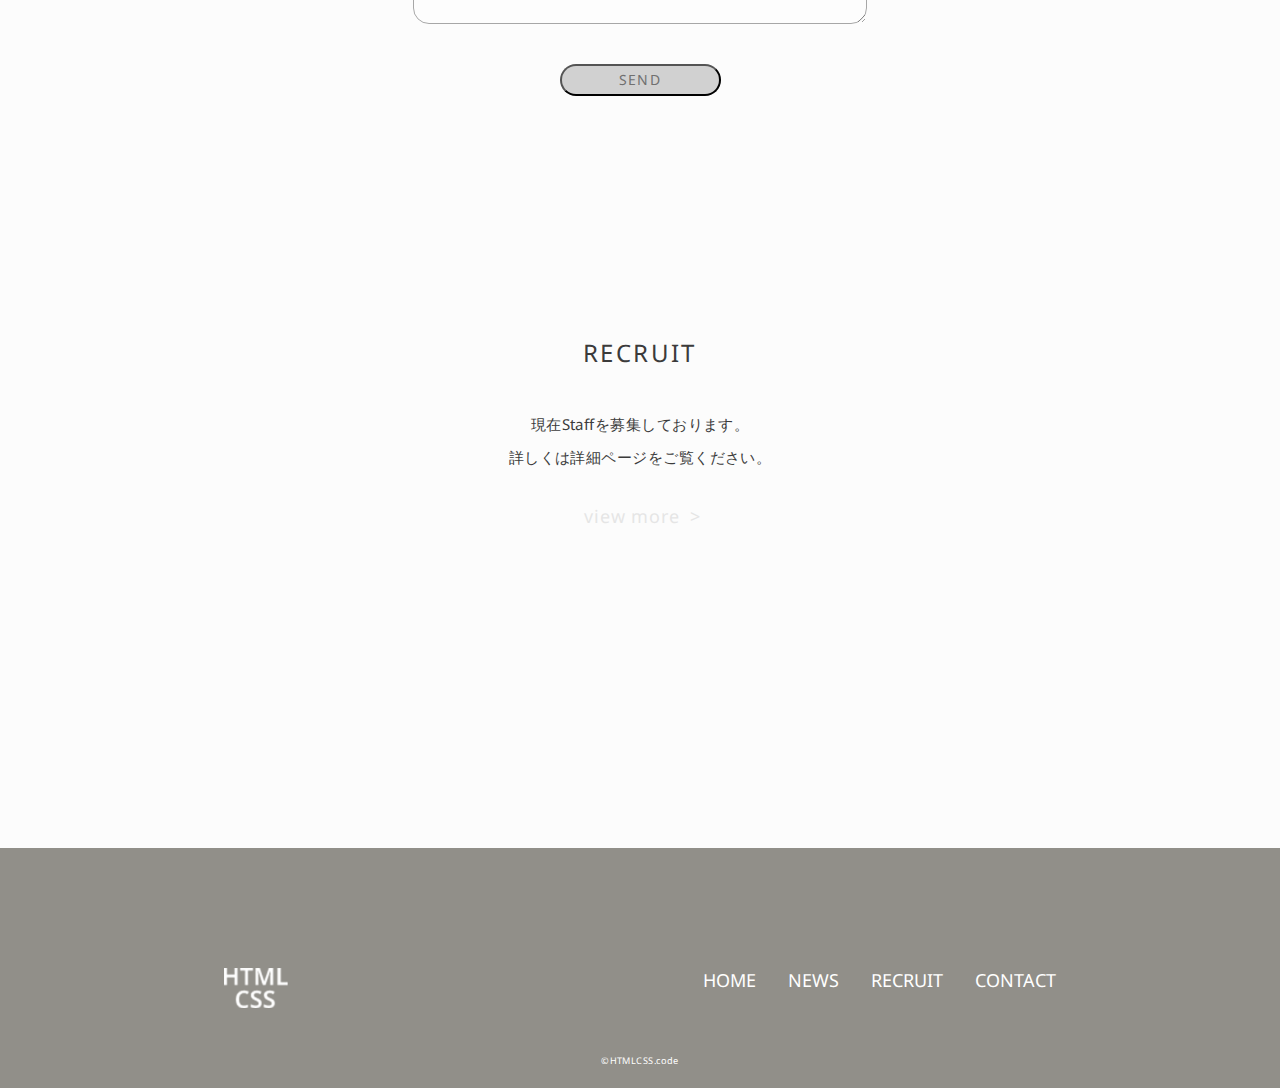
==== commit acbbc83d: "home レスポンシブ追加" ====
--- a/html-kaguya/index.html
+++ b/html-kaguya/index.html
@@ -28,15 +28,15 @@
     <main class="main">
         <div class="eye-catch">
             <!--背景(css)で画像-->
-            <h1 class="title">We propose a life.</h1>
+            <h1 class="title"><span class="title-responsive">We</span> <span class="title-responsive">propose</span> <span class="title-responsive">a life.</span></h1>
         </div>
         <section>
             <div class="headline">
                 <div class="headline-inner">
                     <h2 class="headline-title">暮らしを提案する。</h2>
-                    <p>私たちは、家具を売るのではなく、お客様の理想とする <span class="br">「暮らし」</span>を提案します。</p>
+                    <p>私たちは、家具を売るのではなく、<span class=responsive-br>お客様</span>の理想とする <span class="br">「暮らし」</span>を提案します。</p>
                     <p> 仕事で疲れた後に帰りたくなる、 <span class="br">今日</span>も１日頑張ろうと思える、 <span
-                            class="br">そんな</span>空間をお客様と一緒に作り上げていくのが私たちの仕事です。</p>
+                            class="br">そんな</span>空間をお客様と一緒に作り上げていくのが<span class="responsive-br">私たち</span>の仕事です。</p>
                 </div>
                 <div class="concept">
                     <!--背景(css)で画像-->
@@ -52,7 +52,7 @@
                         <p class="info sofacaption">アームストロングのカウチ入荷</p>
                     </div>
                     <div class="news-item chair">
-                        <p class="info chaircaption">アームストロングのチェア再入荷</p>
+                        <p class="info chaircaption">アームストロングのチェア<span class="hidden">再</span>入荷</p>
                     </div>
                     <div class="news-item table">
                         <p class="info tablecaption">アームストロングのテーブル入荷</p>
@@ -76,7 +76,7 @@
                     <p><input class="contact-field" type="text" name="name" placeholder="お名前"></p>
                     <p><input class="contact-field" type="email" name="name" placeholder="メールアドレス"></p>
                     <p><textarea class="comment-field" name="comment" placeholder="お問い合わせ内容"></textarea></p>
-                    <p><input class="submit-btn" type="submit" name="submit" value="SEND"></p>
+                    <p><input class="submit-btn" type="submit" name="submit" value="Send"></p>
                 </form>
             </div>
         </section>
--- a/html-kaguya/style.css
+++ b/html-kaguya/style.css
@@ -9,6 +9,8 @@
     display: flex;
     flex-flow: column;
     min-height: 100vh;
+    max-width: 1280px;
+    margin: 0 auto;
 }
 main {
     flex: 1;
@@ -57,11 +59,34 @@
 .global-nav .nav-item .homelink{
     color: #3b3b3b;
 }
+@media screen and (max-width: 375px){
+    body {
+        width: 375px;
+    }
+  
+    .header {
+        background: #918f89;
+        width: 100%;
+    }
+    .global-nav {
+        display: none;
+    }
+ 
+    .header-logo img{
+        display: none;
+    }
+    .header-logo {
+        margin: 0;
+        background: url(IMAGES/logo_footer.png);
+        background-size: cover;
+        margin: 16px auto;
+    }
+  
+}
 /*-----------ここまでヘッダー----------------------*/
 
 .main {
-    margin: 0 auto;
-    width: 1280px;
+    width: 100%;
 }
 .eye-catch {
     height: 744px;
@@ -80,7 +105,38 @@
     height: 137px;
     padding: 32px 32px 32px 88px;
 }
-
+@media screen and (max-width: 375px){
+    .eye-catch {
+        background: url(IMAGES/home_top_sp.png)no-repeat;
+        background-size: 100% 744px;
+        margin-bottom:88px;
+    }
+    .title {
+        font: 400 39px/37px "Noto Sans";
+        letter-spacing: 1.95px;
+        display: flex;
+        flex-flow:column;
+        background: transparent;
+        width:auto;
+        height: auto;
+        position: relative;
+        top:auto;
+        left:auto;
+        padding: 0;
+        top: 185px;
+        opacity:1;
+        
+
+        
+    }
+    .title span {
+        height: 80px;
+        margin-bottom: 16px;
+        padding: 16px 16px 16px 54px;
+        background: rgba(255,255,255,0.6);
+        width: fit-content;        
+    }
+}
 .headline {
     height: 560px;
     display: flex;
@@ -112,6 +168,49 @@
     font: 400 12px/30px "Noto Sans";
     letter-spacing: 0.36px;
     color: #3b3b3b;
+}
+@media screen and (max-width: 375px){
+    section {
+        width: 328px;
+        margin: 0 auto;
+    }
+    .headline {
+        display: block;
+        padding: 0;
+        margin: 0 auto;
+        height: auto;
+        margin-bottom: 240px;
+      
+    }
+    .headline-title {
+        font: 400 21px/53px "Noto Sans";
+        letter-spacing: 2.1px;
+        padding: 0;
+        margin:0 0 32px 0;
+        line-height: 1;
+    }
+    .concept {
+        width: 328px;
+        height: 264px;
+        background: url(IMAGES/concept.png);
+        background-size: 100% 264px;
+        margin-top: 24px;
+    }
+    .responsive-br::before {
+        content: "\A";
+        white-space: pre;
+    }
+    .headline-inner {
+        text-align: center;
+        width: 328px;
+    }
+    .headline-inner p {
+        padding: 0;
+        font: 400 14px/35px "Noto Sans";
+        letter-spacing: 0.42px;
+    }
+
+
 }
 .news {
     height: 456px;
@@ -206,7 +305,71 @@
     line-height: 1;
 }
 .view-more::after {
-    content:" >";    
+    content:" >";
+    display: inline-block;
+    width: 6px;
+    height: 8px;  
+    margin-left:10px;  
+}
+@media screen and (max-width: 375px){
+  
+    .news {
+        height: auto;
+        margin-bottom: 248px;
+    }
+    .news-title {
+        font: 400 25px/53px "Noto Sans";
+        letter-spacing: 2.5px;
+        line-height: 32px;
+        padding:0;
+        margin:0 auto 24px;
+    }
+    .news-list {
+        display: block;
+        padding:0;
+    }
+    .news-item {
+        width:272px;
+        height: 272px;
+        margin: 0 auto 24px;
+    }
+    .sofa {
+        background: url(IMAGES/news01.png);
+        background-size: 100% auto;
+    }
+    .chair {
+        background: url(IMAGES/news02.png);
+        background-size: 100% auto;
+    }
+    .table {
+        background: url(IMAGES/news03.png);
+        background-size: 100% auto;
+    }
+    .info {
+        font: 400 15px/32px "Noto Sans";
+        letter-spacing: -0.75px;
+        text-shadow: none;
+        opacity: 1;
+        position: relative;
+        top: 112px;
+        left:34px;
+    }
+    .hidden {
+        display: none;
+    }
+    .news-item:last-child {
+        margin-bottom: 0;
+    }
+    .view-more {
+        color: #3b3b3b;
+        opacity: 1;
+        line-height: 24px;
+        margin-top: 32px;
+    }
+    .view-more::after {
+        color: #919191;
+    }
+
 }
 .catalog {
     height: 216px;
@@ -220,13 +383,10 @@
     color: #3b3b3b;
     margin-bottom: 48px;
 }
-.title-catalog p {
+.catalog p {
     font: 400 15px/30px "Noto Sans";
     letter-spacing: 0.45px;
     color: #3b3b3b;  
-}
-.catalog-description {
-    padding-bottom: 18px;
 }
 .pdf-btn {
     display: inline-block;
@@ -243,6 +403,22 @@
     background: #adadad;
     color: #fff;
 }
+@media screen and (max-width: 375px){
+    .catalog {
+        height: auto;
+    }
+    .catalog p {
+        font: 400 14px/27px "Noto Sans";
+        letter-spacing: 0.42px;
+    }
+    .pdf-btn {
+        width: 280px;
+    }
+    .pdf-btn:hover {
+        background: #d1d1d1;
+        color: #707070;
+    }
+}
 .contact {
     height: 464px;
     text-align: center;
@@ -285,6 +461,7 @@
     letter-spacing: 1.4px;
     color: #707070;
     line-height: 14px;
+    text-transform: uppercase;
 }
 .submit-btn:hover {
     background: #adadad;
@@ -297,6 +474,44 @@
     color: #3b3b3b;
     opacity: 0.4;
 }
+@media screen and (max-width: 375px){
+    .title-contact {
+        margin-bottom: 32px;
+    }
+    .contact-field {
+        width: 286px;
+        margin-bottom: 16px;
+        padding: 11px 0 7px 17px;
+        border: 0.5px solid #707070;
+        border-radius: 11px;
+    }
+    textarea {
+        width: 286px;
+        border: 0.5px solid #707070;
+        border-radius: 11px;
+        margin-bottom: 32px;
+        padding: 17px 0 131px 17px;
+    }
+    .submit-btn {
+        width:173px;
+        height: 48px;
+        border-radius: 30px;
+        font: 400 18px/53px "Noto Sans";
+        letter-spacing: 0.9px;
+        line-height: 24px;
+        text-transform: none;
+    }
+    .submit-btn:hover {
+        color: #707070;
+        background: #d1d1d1;
+    }
+    input::placeholder,textarea::placeholder {
+        font: 400 14px/53px "Noto Sans";
+        letter-spacing: 0.7px;
+        line-height: 1;
+    }
+  
+}
 .recruit {
     height: 192px;
     margin-bottom: 320px;
@@ -309,7 +524,7 @@
     line-height: 33px;
     margin-bottom: 48px;
 }
-.title-recruit p {
+.recruit p {
     font: 400 15px/30px "Noto Sans";
     letter-spacing: 0.45px;
     line-height: 1;
@@ -322,6 +537,19 @@
 .link-recruit {
     margin-top: 39px;
     line-height: 24px;
+}
+@media screen and (max-width: 375px){
+    .recruit {
+        height: auto;
+        margin-bottom: 240px;
+    }
+    .title-recruit {
+        line-height: 32px;
+        margin-bottom: 32px;
+    }
+    .link-recruit {
+        margin-top: 24px;
+    }
 }
 /*---------------------------*/
 .footer {
@@ -361,4 +589,20 @@
     letter-spacing: 0.44px;
     color: #fff;
     margin-top: 44px;
+}
+@media screen and (max-width: 375px){
+    .footer {
+        width: 100%;
+    }
+    .footer-inner ul {
+        display: none;
+    }
+    .footer-logo {
+        margin: 72px auto 82px;
+    }
+    .copyright {
+        margin: 0 auto 32px;
+    }
+
+
 }